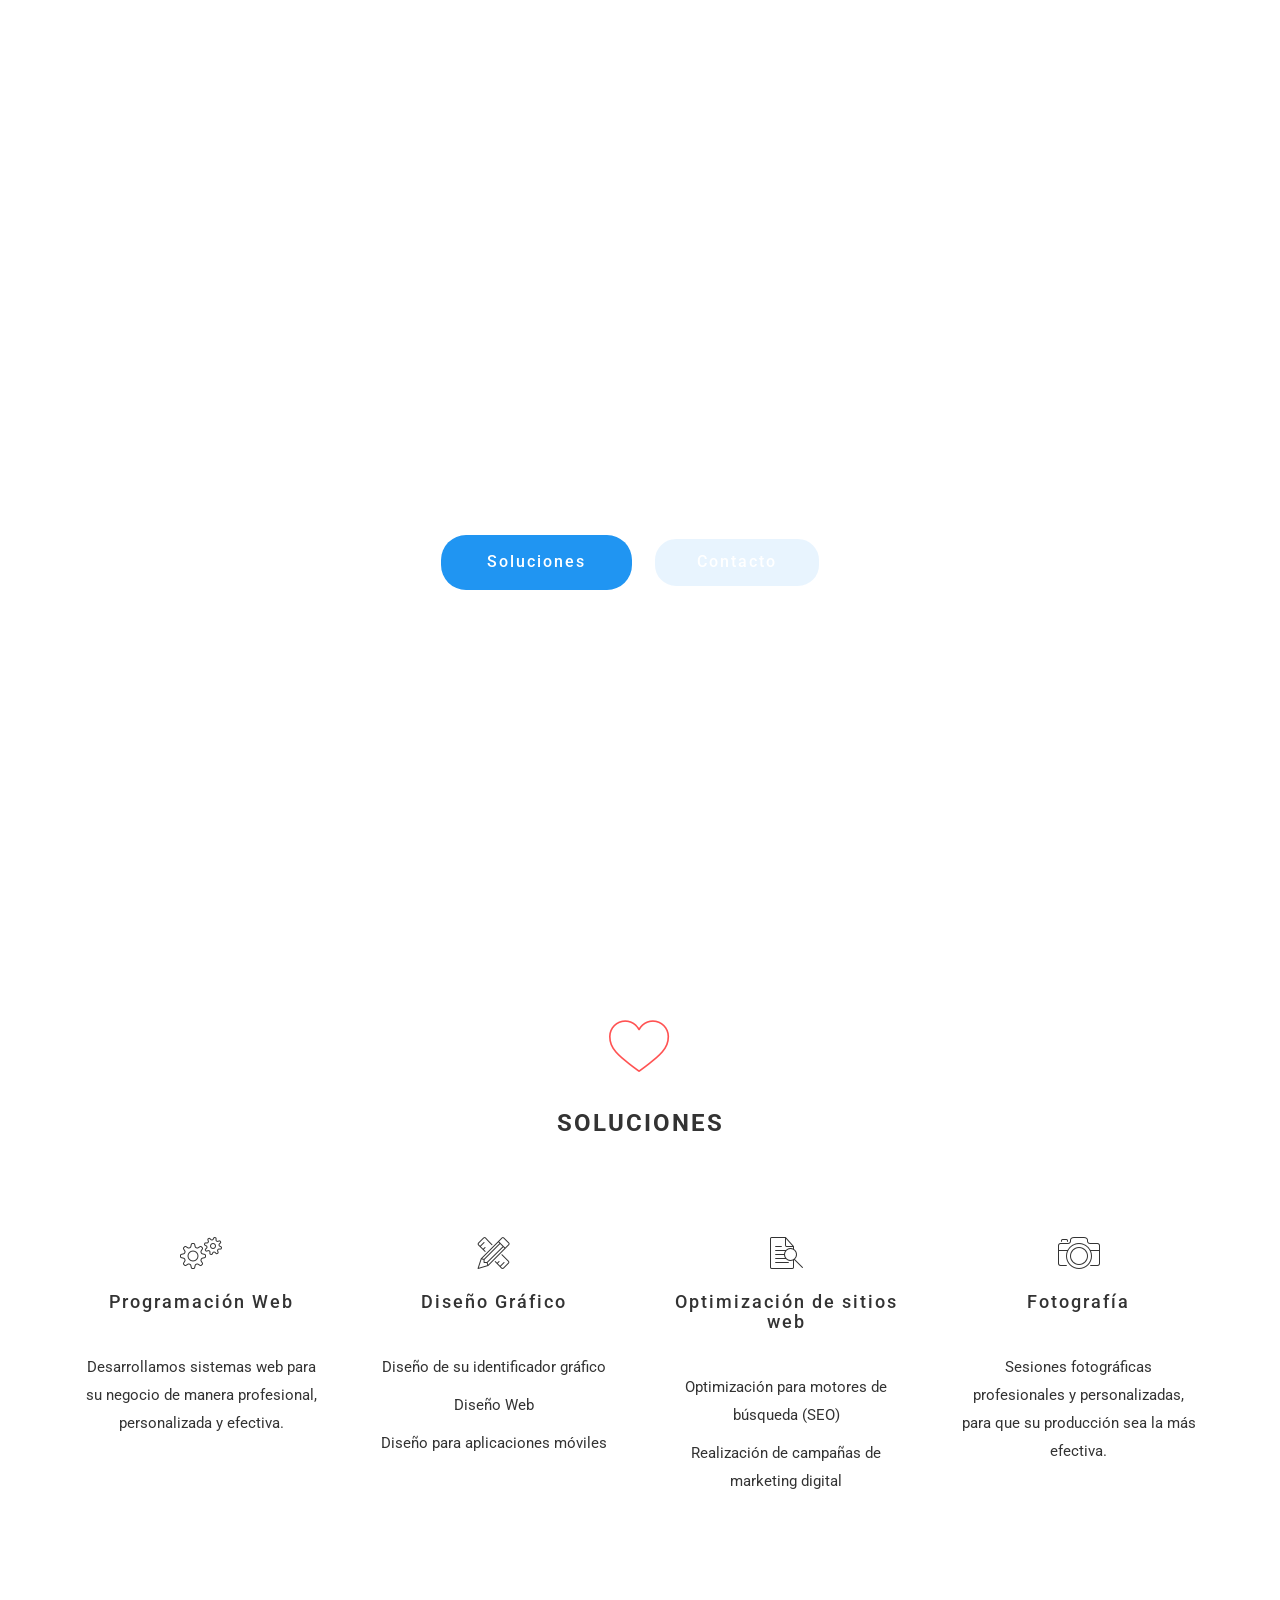
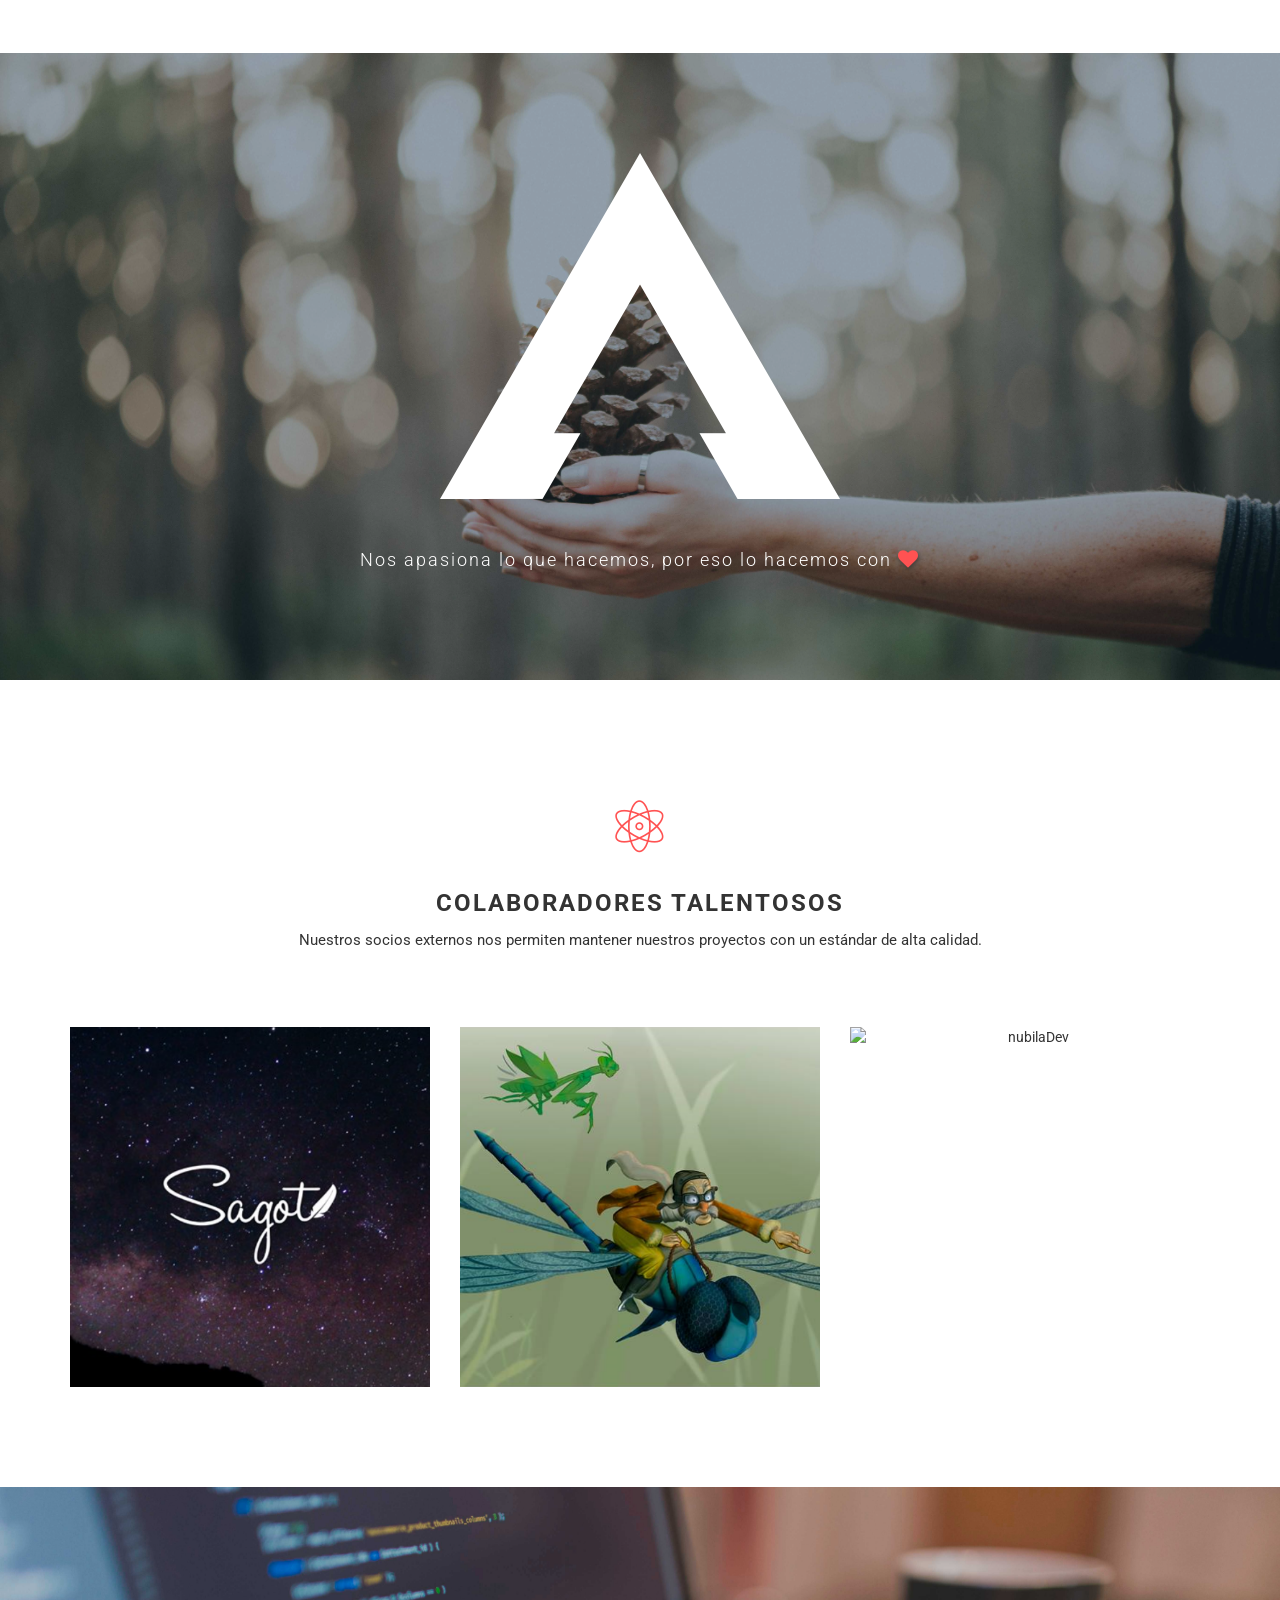
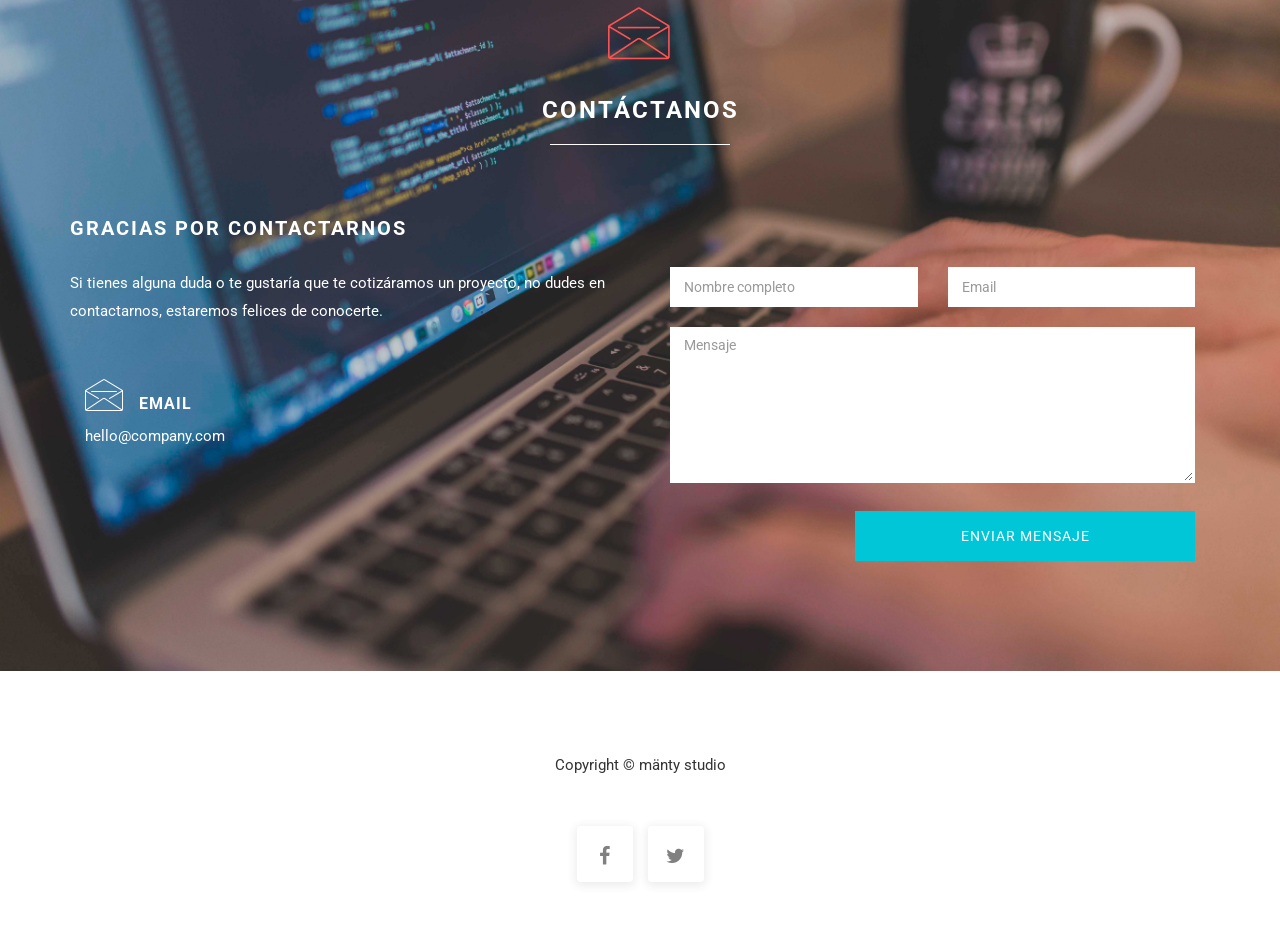
==== index.html @ 38a82db0 "primer pull" ====
<!DOCTYPE html>
<html lang="en">
<head>
	<meta charset="utf-8">
	<title>mänty studio | Diseño y Desarrollo Web</title>
	<meta http-equiv="X-UA-Compatible" content="IE=Edge">
	<meta name="viewport" content="width=device-width, initial-scale=1">
	<meta name="keywords" content="">
	<meta name="description" content="">

	<link rel="shortcut icon" href="images/favicon.png" type="image/png">

	<link rel="stylesheet" href="css/bootstrap.min.css">
	<link rel="stylesheet" href="css/font-awesome.min.css">
	<link rel="stylesheet" href="css/animate.min.css">
	<link rel="stylesheet" href="css/et-line-font.css">
	<link rel="stylesheet" href="css/nivo-lightbox.css">
	<link rel="stylesheet" href="css/nivo_themes/default/default.css">
	<link rel="stylesheet" href="css/style.css">
	<link href='https://fonts.googleapis.com/css?family=Roboto:400,300,500' rel='stylesheet' type='text/css'>
</head>
<body data-spy="scroll" data-target=".navbar-collapse" data-offset="50">

<!-- navigation section -->
<section class="navbar navbar-fixed-top custom-navbar" role="navigation">
	<div class="container">
		<div class="navbar-header">
			<button class="navbar-toggle" data-toggle="collapse" data-target=".navbar-collapse">
				<span class="icon icon-bar"></span>
				<span class="icon icon-bar"></span>
				<span class="icon icon-bar"></span>
			</button>
			<a href="#home" class="navbar-brand smoothScroll"><img src="images/firma.png" alt="logoManty"></a>
		</div>
		<div class="collapse navbar-collapse">
			<ul class="nav navbar-nav navbar-right">
				<!-- <li><a href="#home" class="smoothScroll">INICIO</a></li> -->
				<li><a href="#work" class="smoothScroll menuOpt">SOLUCIONES</a></li>				
				<li><a href="#tech" class="smoothScroll menuOpt">TECNOLOGÍAS</a></li>
				<li><a href="#team" class="smoothScroll menuOpt">COLABORADORES</a></li>
				<li><a href="#studio" class="smoothScroll menuOpt">EQUIPO</a></li>
				<li><a href="#contact" class="smoothScroll menuOpt">CONTACTO</a></li>
			</ul>
		</div>
	</div>
</section>

<!-- home section -->
<section id="home">
	<div class="container">
		<div class="row">
			<div class="col-md-12 col-sm-12">
				<h3>DISEÑO WEB / DESARROLLO WEB / MÁS</h3>
				<h1><img src="images/logo.png" alt="mantyLogoCentral"></h1>
				<hr>
				<a href="#work" class="smoothScroll btn btn-danger">Soluciones</a>
				<a href="#contact" class="smoothScroll btn btn-default">Contacto</a>
			</div>
		</div>
	</div>		
</section>

<!-- work section -->
<section id="work">
	<div class="container">
		<div class="row">
			<div class="col-md-12 col-sm-12">
				<div class="section-title">
					<strong><h1 class="icon-heart large-icon"></h1></strong>
					<h1 class="heading bold">SOLUCIONES</h1>
					<hr>
				</div>
			</div>
			<div class="col-lg-3 col-md-3 col-sm-3 wow fadeInUp" data-wow-delay="0.4s">
				<i class="icon-gears medium-icon"></i>
					<h3>Programación Web</h3>
					<hr>
					<p>Desarrollamos sistemas web para su negocio de manera profesional, personalizada y efectiva.</p>
			</div>
			<div class="col-lg-3 col-md-3 col-sm-3 wow fadeInUp" data-wow-delay="0.6s">
				<i class="icon-tools medium-icon"></i>
					<h3>Diseño Gráfico</h3>
					<hr>
					<p>Diseño de su identificador gráfico</p>
					<p>Diseño Web</p>
					<p>Diseño para aplicaciones móviles</p>					
			</div>
			<div class="col-lg-3 col-md-3 col-sm-3 wow fadeInUp" data-wow-delay="0.8s">
				<i class="icon-search medium-icon"></i>
					<h3>Optimización de sitios web</h3>
					<hr>
					<p>Optimización para motores de búsqueda (SEO)</p>
					<p>Realización de campañas de marketing digital</p>
			</div>
			<div class="col-lg-3 col-md-3 col-sm-3 wow fadeInUp" data-wow-delay="0.9s">
				<i class="icon-camera medium-icon"></i>
					<h3>Fotografía</h3>
					<hr>
					<p>Sesiones fotográficas profesionales y personalizadas, para que su producción sea la más efectiva.</p>
			</div>
		</div>
	</div>
</section>

<!-- about section -->
<section id="about">
	<div class="container">							
		<img src="images/repGraphic.png" alt="mantyLogo_repGraphic" class="img-responsive center-block">
		<br><br>
		<h4>Nos apasiona lo que hacemos, por eso lo hacemos con <i class="fa fa-heart animated infinite pulse" aria-hidden="true"></i></h4>			
	</div>
</section>

<!-- team section -->
<section id="team">
	<div class="container">
		<div class="row">
			<div class="col-md-12 col-sm-12">
				<div class="section-title">
					<strong><h1 class="icon-genius large-icon"></h1></strong>
					<h1 class="heading bold">COLABORADORES TALENTOSOS</h1>
					<p class="text-center">Nuestros socios externos nos permiten mantener nuestros proyectos con un estándar de alta calidad.</p>
					<hr>
				</div>
			</div>
			<div class="col-md-4 col-sm-6 wow fadeIn" data-wow-delay="0.4s">
				<div class="team-wrapper">
					<img src="images/sagot.png" class="img-responsive" alt="fotoSagot">
					<div class="team-des">
						<h4>Fotografía</h4>
						<h3>Carlos Sagot</h3>
						<hr>
						<ul class="social-icon">
							<li><a href="https://www.facebook.com/sagotphoto" class="fa fa-facebook wow fadeIn" data-wow-delay="0.3s" target="_blank"></a></li>
						</ul>
					</div>
				</div>
			</div>
			<div class="col-md-4 col-sm-6 wow fadeIn" data-wow-delay="0.6s">
				<div class="team-wrapper">
					<img src="images/sebastian.png" class="img-responsive" alt="sebasIlustracion">
					<div class="team-des">
						<h4>Ilustración</h4>
						<h3>Sebastián Brenes Art</h3>
						<hr>
						<ul class="social-icon">
							<li><a href="https://www.facebook.com/SebastianBrenesArt" class="fa fa-facebook wow fadeIn" data-wow-delay="0.3s" target="_blank"></a></li>
						</ul>
					</div>
				</div>
			</div>
			<div class="col-md-4 col-sm-6 wow fadeIn" data-wow-delay="0.8s">
				<div class="team-wrapper">
					<img src="images/team3.jpg" class="img-responsive" alt="nubilaDev">
					<div class="team-des">
						<h4>Nubila</h4>
						<h3>Desarrollo Web</h3>
						<hr>
						<ul class="social-icon">
							<li><a href="#" class="fa fa-facebook wow fadeIn" data-wow-delay="0.3s"></a></li>
							<li><a href="#" class="fa fa-twitter wow fadeIn" data-wow-delay="0.6s"></a></li>
							<li><a href="#" class="fa fa-dribbble wow fadeIn" data-wow-delay="0.9s"></a></li>
						</ul>
					</div>
				</div>
			</div>
			<!-- <div class="col-md-4 col-sm-6 wow fadeIn" data-wow-delay="0.9s">
				<div class="team-wrapper">
					<img src="images/team4.jpg" class="img-responsive" alt="team img">
					<div class="team-des">
						<h4>Sandar</h4>
						<h3>Accountant</h3>
						<hr>
						<ul class="social-icon">
							<li><a href="#" class="fa fa-facebook wow fadeIn" data-wow-delay="0.3s"></a></li>
							<li><a href="#" class="fa fa-twitter wow fadeIn" data-wow-delay="0.6s"></a></li>
							<li><a href="#" class="fa fa-dribbble wow fadeIn" data-wow-delay="0.9s"></a></li>
						</ul>
					</div>
				</div>
			</div> -->
		</div>
	</div>
</section>

<!-- portfolio section -->
<!-- <div id="portfolio">
	<div class="container">
		<div class="row">
			<div class="col-md-12 col-sm-12">
				<div class="section-title">
					<strong>04</strong>
					<h1 class="heading bold">OUR PORTFOLIO</h1>
					<hr>
				</div>
				
				<div class="iso-section">
					<ul class="filter-wrapper clearfix">
                   		 <li><a href="#" data-filter="*" class="selected opc-main-bg">All</a></li>
                   		 <li><a href="#" class="opc-main-bg" data-filter=".html">HTML</a></li>
                   		 <li><a href="#" class="opc-main-bg" data-filter=".photoshop">Photoshop</a></li>
                    	 <li><a href="#" class="opc-main-bg" data-filter=".wordpress">Wordpress</a></li>
                    	 <li><a href="#" class="opc-main-bg" data-filter=".mobile">Mobile</a></li>
               		</ul>
               		<div class="iso-box-section wow fadeIn" data-wow-delay="0.9s">
               			<div class="iso-box-wrapper col4-iso-box">

               				 <div class="iso-box html wordpress mobile col-lg-4 col-md-4 col-sm-6">
               				 	<a href="images/portfolio-img1.jpg" data-lightbox-gallery="portfolio-gallery"><img src="images/portfolio-img1.jpg" alt="portfolio img"></a>
               				 </div>

               				 <div class="iso-box wordpress col-lg-4 col-md-4 col-sm-6">
               				 	<a href="images/portfolio-img2.jpg" data-lightbox-gallery="portfolio-gallery"><img src="images/portfolio-img2.jpg" alt="portfolio img"></a>
               				 </div>

               				 <div class="iso-box html mobile col-lg-4 col-md-4 col-sm-6">
               				 	<a href="images/portfolio-img3.jpg" data-lightbox-gallery="portfolio-gallery"><img src="images/portfolio-img3.jpg" alt="portfolio img"></a>
               				 </div>

               				 <div class="iso-box wordpress col-lg-4 col-md-4 col-sm-6">
               				 	<a href="images/portfolio-img4.jpg" data-lightbox-gallery="portfolio-gallery"><img src="images/portfolio-img4.jpg" alt="portfolio img"></a>
               				 </div>

               				 <div class="iso-box html photoshop col-lg-4 col-md-4 col-sm-6">
               				 	<a href="images/portfolio-img5.jpg" data-lightbox-gallery="portfolio-gallery"><img src="images/portfolio-img5.jpg" alt="portfolio img"></a>
               				 </div>

               				 <div class="iso-box photoshop col-lg-4 col-md-4 col-sm-6">
               				 	<a href="images/portfolio-img6.jpg" data-lightbox-gallery="portfolio-gallery"><img src="images/portfolio-img6.jpg" alt="portfolio img"></a>
               				 </div>

               			</div>
               		</div>

				</div>
			</div>
		</div>
	</div>
</div>	 -->	

<!-- pricing section -->
<!-- <section id="pricing">
	<div class="container">
		<div class="row">
			<div class="col-md-12 col-sm-12 text-center">
				<div class="section-title">
					<strong><h1 class="icon-basket large-icon"></h1></strong>
					<h1 class="heading bold">PAQUETES</h1>
					<hr>
				</div>
			</div>
			<div class="col-md-4 col-sm-6">
				<div class="plan plan-one wow bounceIn" data-wow-delay="0.3s">
					<div class="plan_title">
						<i class="icon-linegraph medium-icon"></i>
						<h3>PYMES</h3>
						<h2>$100 <span>al mes</span></h2>
					</div>
					<ul>
                    	<li>Página web informativa</li>
						<li>Mantenimiento</li>
						<li>Diseño para publicaciones en redes sociales</li>
					</ul>
					<button class="btn btn-warning">Obtener ahora</button>
				</div>
			</div>
			<div class="col-md-4 col-sm-6">
				<div class="plan plan-two wow bounceIn" data-wow-delay="0.3s">
					<div class="plan_title">
						<i class="icon-presentation medium-icon"></i>
						<h3>Mänty</h3>
						<h2>$120 <span>al mes</span></h2>
					</div>
					<ul>
						<li>Página web informativa</li>
						<li>Mantenimiento</li>
						<li>Diseño para publicaciones en redes sociales</li>
                        <li>SEO Básico</li>
					</ul>
					<button class="btn btn-warning">Obtener ahora</button>
				</div>
			</div>
			<div class="col-md-4 col-sm-6">
				<div class="plan plan-three wow bounceIn" data-wow-delay="0.3s">
					<div class="plan_title">
						<i class="icon-trophy medium-icon"></i>
						<h3>PROFESIONAL</h3>
						<h2><span>Personalizado</span></h2>
					</div>
					<ul>
						<li>Contáctanos</li>
					</ul>
					<button class="btn btn-warning">Obtener ahora</button>
				</div>
			</div>
		</div>
	</div>		
</section> -->

<!-- contact section -->
<section id="contact">
	<div class="container">
		<div class="row">
			<div class="col-md-12 col-sm-12 text-center">
				<div class="section-title">
					<strong><h1 class="icon-envelope large-icon"></h1></strong>
					<h1 class="heading bold">CONTÁCTANOS</h1>
					<hr>
				</div>
			</div>
			<div class="col-md-6 col-sm-12 contact-info">
				<h2 class="heading bold hidden-xs visible-md-*">GRACIAS POR CONTACTARNOS</h2>
				<h2 class="heading bold text-center hidden-sm hidden-md hidden-lg">GRACIAS POR CONTACTARNOS</h2>
				<p class="hidden-xs visible-md-*">Si tienes alguna duda o te gustaría que te cotizáramos un proyecto, no dudes en contactarnos, estaremos felices de conocerte.</p>
				<p class="text-center hidden-sm hidden-md hidden-lg">Si tienes alguna duda o te gustaría que te cotizáramos un proyecto, no dudes en contactarnos, estaremos felices de conocerte.</p>
				<div class="col-md-6 col-sm-4">
					<h3 class="hidden-xs visible-md-*"><i class="icon-envelope medium-icon wow bounceIn" data-wow-delay="0.3s"></i> EMAIL</h3>
					<h3 class="text-center hidden-sm hidden-md hidden-lg"><i class="icon-envelope medium-icon wow bounceIn" data-wow-delay="0.3s"></i> EMAIL</h3>
					<p class="hidden-xs visible-md-*">hello@company.com</p>
					<p class="text-center hidden-sm hidden-md hidden-lg">hello@company.com</p>
				</div>
				<div class="col-md-6 col-sm-4">					
				</div>
			</div>
			<div class="col-md-6 col-sm-12">
				<form id="contact-form" method="POST" class="contact wow fadeInUp" data-wow-delay="0.3s">
					<p class="hide errMsgContact">Por favor complete todos los campos.</p>
					<div class="col-md-6 col-sm-6">
						<input type="text" class="form-control name-field" placeholder="Nombre completo" name="name" required>
					</div>
					<div class="col-md-6 col-sm-6">
						<input type="email" class="form-control mail-field" placeholder="Email" name="email" required>
					</div>
					<div class="col-md-12 col-sm-12">
						<textarea id="message" class="form-control" placeholder="Mensaje" rows="7" name="message" required></textarea>
					</div>
					<div class="col-md-offset-4 col-md-8 col-sm-offset-4 col-sm-8">
						<button class="sendMsgBtn form-control">ENVIAR MENSAJE</button>
					</div>
				</form>
				<div class="success hide">
					<p>Mensaje enviado</p>
				</div>
			</div>
		</div>
	</div>
</section>

<!-- footer section -->
<footer>
	<div class="container">
		<div class="row">
			<div class="col-md-12 col-sm-12">
				<p>Copyright © mänty studio</p>
				<hr>
				<ul class="social-icon">
					<li><a href="#" class="fa fa-facebook wow fadeIn" data-wow-delay="0.3s"></a></li>
					<li><a href="#" class="fa fa-twitter wow fadeIn" data-wow-delay="0.5s"></a></li>
				</ul>
			</div>
		</div>
	</div>
</footer>


<script src="js/jquery.js"></script>
<script src="js/bootstrap.min.js"></script>
<script src="js/smoothscroll.js"></script>
<script src="js/isotope.js"></script>
<script src="js/imagesloaded.min.js"></script>
<script src="js/nivo-lightbox.min.js"></script>
<script src="js/jquery.backstretch.min.js"></script>
<script src="js/wow.min.js"></script>
<script src="js/custom.js"></script>

</body>
</html>
---- css/nivo_themes/default/default.css ----
/*
 * Nivo Lightbox Default Theme v1.0
 * http://dev7studios.com/nivo-lightbox
 *
 * Copyright 2013, Dev7studios
 * Free to use and abuse under the MIT license.
 * http://www.opensource.org/licenses/mit-license.php
 */
 
.nivo-lightbox-theme-default.nivo-lightbox-overlay { 
	background: #666;
	background: rgba(0,0,0,0.6); 
}
.nivo-lightbox-theme-default .nivo-lightbox-content.nivo-lightbox-loading { background: url(loading.gif) no-repeat 50% 50%; }

.nivo-lightbox-theme-default .nivo-lightbox-nav {
	top: 10%;
	width: 8%;
	height: 80%;
	text-indent: -9999px;
	background-repeat: no-repeat;
	background-position: 50% 50%;
	opacity: 0.5;
}
.nivo-lightbox-theme-default .nivo-lightbox-nav:hover { 
	opacity: 1; 
	background-color: rgba(0,0,0,0.5);
}
.nivo-lightbox-theme-default .nivo-lightbox-prev { 
	background-image: url(prev.png); 
	border-radius: 0 3px 3px 0;
}
.nivo-lightbox-theme-default .nivo-lightbox-next { 
	background-image: url(next.png); 
	border-radius: 3px 0 0 3px;
}

.nivo-lightbox-theme-default .nivo-lightbox-close {
	display: block;
	background: url(close.png) no-repeat;
	width: 48px;
	height: 48px;
	text-indent: -9999px;
	padding: 5px;
	opacity: 0.5;
}
.nivo-lightbox-theme-default .nivo-lightbox-close:hover { opacity: 1; }

.nivo-lightbox-theme-default .nivo-lightbox-title-wrap { bottom: -7%; }
.nivo-lightbox-theme-default .nivo-lightbox-title {
	font: 14px/20px 'Helvetica Neue', Helvetica, Arial, sans-serif;
	font-style: normal;
	font-weight: normal;
	background: #000;
	color: #fff;
	padding: 7px 15px;
	border-radius: 30px;
}

.nivo-lightbox-theme-default .nivo-lightbox-image img {
	background: #fff;
	-webkit-box-shadow: 0px 1px 1px rgba(0,0,0,0.4);
	        box-shadow: 0px 1px 1px rgba(0,0,0,0.4);
}
.nivo-lightbox-theme-default .nivo-lightbox-ajax,
.nivo-lightbox-theme-default .nivo-lightbox-inline {
	background: #fff;
	padding: 40px;
	-webkit-box-shadow: 0px 1px 1px rgba(0,0,0,0.4);
	        box-shadow: 0px 1px 1px rgba(0,0,0,0.4);
}

@media (-webkit-min-device-pixel-ratio: 1.3),
       (-o-min-device-pixel-ratio: 2.6/2),
       (min--moz-device-pixel-ratio: 1.3),
       (min-device-pixel-ratio: 1.3),
       (min-resolution: 1.3dppx) {

	.nivo-lightbox-theme-default .nivo-lightbox-content.nivo-lightbox-loading { 
		background-image: url(loading@2x.gif); 
		-webkit-background-size: 32px 32px; 
		        background-size: 32px 32px;
	}
	.nivo-lightbox-theme-default .nivo-lightbox-prev { 
		background-image: url(prev@2x.png); 
		-webkit-background-size: 48px 48px; 
		        background-size: 48px 48px;
	}
	.nivo-lightbox-theme-default .nivo-lightbox-next { 
		background-image: url(next@2x.png); 
		-webkit-background-size: 48px 48px; 
		        background-size: 48px 48px;
	}
	.nivo-lightbox-theme-default .nivo-lightbox-close { 
		background-image: url(close@2x.png); 
		-webkit-background-size: 16px 16px; 
		        background-size: 16px 16px;
	}
	
}
---- css/style.css ----
body {
    background: #ffffff;
    font-family: 'Roboto', sans-serif;
    font-weight: 400;
    position: relative;
  }


html, body {
     width: 100%;
     overflow-x: hidden;
  }

h1, h2, h3, h4 {
  letter-spacing: 2px;
  font-family: 'Roboto', sans-serif;
  font-weight: 500;
}

.heading {
  font-size: 20px;
}
.subheading {
  font-size: 14px;
  font-weight: bold;
  padding-bottom: 60px;
}
.bold {
  font-weight: bold;
}

p {
  line-height: 28px;
  font-size: 15px;
}

a {
  outline: none !important;
}

hr {
  width: 180px;
  border-color: #fff;
}

.section-title strong {
	color: #00C6D7;
  	font-size: 56px;
}

.section-title h1 {
	font-size: 24px;
}

.section-title {
  padding-bottom: 32px;
}

.medium-icon {
  font-size: 32px !important;
}
.large-icon {
  font-size: 52px !important;
  color: #ff5252;
}
#work {
  padding-top: 100px;
  padding-bottom: 120px;
}
#about, #team, 
#portfolio, #pricing, #contact {
  padding-top: 100px;
  padding-bottom: 100px;
}


/* ==========================================================================
preloader section
========================================================================== */
/*.preloader {
    position: fixed;
    top: 0;
    left: 0;
    width: 100%;
    height: 100%;
    z-index: 99999;
    display: -webkit-flex;
    display: -ms-flexbox;
    display: flex;
    -webkit-flex-flow: row nowrap;
        -ms-flex-flow: row nowrap;
            flex-flow: row nowrap;
    -webkit-justify-content: center;
        -ms-flex-pack: center;
            justify-content: center;
    -webkit-align-items: center;
        -ms-flex-align: center;
            align-items: center;
    background: none repeat scroll 0 0 #fff;
}
.sk-spinner-circle.sk-spinner {
  width: 22px;
  height: 22px;
  position: relative; }
.sk-spinner-circle .sk-circle {
  width: 100%;
  height: 100%;
  position: absolute;
  left: 0;
  top: 0; }
.sk-spinner-circle .sk-circle:before {
  content: '';
  display: block;
  margin: 0 auto;
  width: 20%;
  height: 20%;
  background-color: #00c6d7;
  border-radius: 100%;
  -webkit-animation: sk-circleBounceDelay 1.2s infinite ease-in-out;
          animation: sk-circleBounceDelay 1.2s infinite ease-in-out;*/
  /* Prevent first frame from flickering when animation starts */
  /*-webkit-animation-fill-mode: both;
          animation-fill-mode: both; }
.sk-spinner-circle .sk-circle2 {
  -webkit-transform: rotate(30deg);
          transform: rotate(30deg); }
.sk-spinner-circle .sk-circle3 {
  -webkit-transform: rotate(60deg);
          transform: rotate(60deg); }
.sk-spinner-circle .sk-circle4 {
  -webkit-transform: rotate(90deg);
          transform: rotate(90deg); }
.sk-spinner-circle .sk-circle5 {
  -webkit-transform: rotate(120deg);
          transform: rotate(120deg); }
.sk-spinner-circle .sk-circle6 {
  -webkit-transform: rotate(150deg);
          transform: rotate(150deg); }
.sk-spinner-circle .sk-circle7 {
  -webkit-transform: rotate(180deg);
          transform: rotate(180deg); }
.sk-spinner-circle .sk-circle8 {
  -webkit-transform: rotate(210deg);
          transform: rotate(210deg); }
.sk-spinner-circle .sk-circle9 {
  -webkit-transform: rotate(240deg);
          transform: rotate(240deg); }
.sk-spinner-circle .sk-circle10 {
  -webkit-transform: rotate(270deg);
          transform: rotate(270deg); }
.sk-spinner-circle .sk-circle11 {
  -webkit-transform: rotate(300deg);
          transform: rotate(300deg); }
.sk-spinner-circle .sk-circle12 {
  -webkit-transform: rotate(330deg);
          transform: rotate(330deg); }
.sk-spinner-circle .sk-circle2:before {
  -webkit-animation-delay: -1.1s;
          animation-delay: -1.1s; }
.sk-spinner-circle .sk-circle3:before {
  -webkit-animation-delay: -1s;
          animation-delay: -1s; }
.sk-spinner-circle .sk-circle4:before {
  -webkit-animation-delay: -0.9s;
          animation-delay: -0.9s; }
.sk-spinner-circle .sk-circle5:before {
  -webkit-animation-delay: -0.8s;
          animation-delay: -0.8s; }
.sk-spinner-circle .sk-circle6:before {
  -webkit-animation-delay: -0.7s;
          animation-delay: -0.7s; }
.sk-spinner-circle .sk-circle7:before {
  -webkit-animation-delay: -0.6s;
          animation-delay: -0.6s; }
.sk-spinner-circle .sk-circle8:before {
  -webkit-animation-delay: -0.5s;
          animation-delay: -0.5s; }
.sk-spinner-circle .sk-circle9:before {
  -webkit-animation-delay: -0.4s;
          animation-delay: -0.4s; }
.sk-spinner-circle .sk-circle10:before {
  -webkit-animation-delay: -0.3s;
          animation-delay: -0.3s; }
.sk-spinner-circle .sk-circle11:before {
  -webkit-animation-delay: -0.2s;
          animation-delay: -0.2s; }
.sk-spinner-circle .sk-circle12:before {
  -webkit-animation-delay: -0.1s;
          animation-delay: -0.1s; }

@-webkit-keyframes sk-circleBounceDelay {
  0%, 80%, 100% {
    -webkit-transform: scale(0);
            transform: scale(0); }

  40% {
    -webkit-transform: scale(1);
            transform: scale(1); } }

@keyframes sk-circleBounceDelay {
  0%, 80%, 100% {
    -webkit-transform: scale(0);
            transform: scale(0); }

  40% {
    -webkit-transform: scale(1);
            transform: scale(1); } }*/


/* ==========================================================================
navigation section
========================================================================== */
.custom-navbar {
    background: #2095f2;
    margin-bottom: 0;    
}
@media screen and (max-width: 768px) {
  .custom-navbar {
      box-shadow: 0 .8px 10px rgba(20,20,20,0.6);
  }
}
.custom-navbar .navbar-brand  {
  color: #2095f2;
  font-weight: 600;
  font-size: 24px;
}
.custom-navbar .navbar-brand .navbar-toggle {
    background: #00c6d7;
    padding: 4px 6px;
    font-size: 16px;
    color: #fff;
    }
.custom-navbar .nav li a {
    color: #ffffff;
    font-size: 14px;
    font-weight: 500;
}
.custom-navbar .nav li a:hover {
  	background: #fff;
   color: #2095f2;
}
.custom-navbar .nav > li > a:focus {
  background-color: #fff;
  color: #2095f2;
  outline: none;
}
.custom-navbar .nav li.active > .menuOpt {
      background: #fff;
      color: #2095f2;
}
.custom-navbar .navbar-toggle {
        border: none;
        padding-top: 10px;
    }
.custom-navbar .navbar-toggle .icon-bar {
        background: #fff;
        border-color: transparent;
    }
@media(min-width:768px){
    .custom-navbar {
            background: #2095f2;
            padding: 10px;
            border-bottom: 0;
            background: 0 0;
         }
    .custom-navbar.top-nav-collapse {
            padding: 8px;
            background: #2095f2;
            box-shadow: 0 .8px 10px rgba(20,20,20,0.6);
            -webkit-transition: all 0.5s ease;
            -moz-transition: all 0.5s ease;
            -o-transition: all 0.5s ease;
            transition: all 0.5s ease;
        }
    .custom-navbar.nav-transparent {
          padding: 8px;
          background: transparent;
          box-shadow: none!important;
          -webkit-transition: all 0.5s ease;
          -moz-transition: all 0.5s ease;
          -o-transition: all 0.5s ease;
          transition: all 0.5s ease;
    }
}


/* ==========================================================================
home section
========================================================================== */
#home {
  background-size: cover;
  background-position: center;
  color: #ffffff;
  display: -webkit-flex;
  display: -ms-flexbox;
  display: flex;
  -webkit-align-items: center;
  -ms-flex-align: center;
      align-items: center;
  height: 100vh;
  text-align: center;
}
#home h1 {
  font-size: 40px;
  font-family: 'Roboto', sans-serif;
  font-weight: 400;
}
#home h3 {
  font-size: 14px;

}
#home hr {
  width: 240px;
}
#home .btn {
  background: rgba(32, 149, 242,0.1);
  border: 4px solid #ffffff;
  border-radius: 25px;
  color: #ffffff;
  font-size: 16px;
  font-weight: 500;
  font-family: 'Roboto', sans-serif;
  letter-spacing: 2px;
  padding: 12px 42px;
  margin-top: 40px;
  margin-right: 16px;
  transition: all 0.4s ease-in-out;
}
#home .btn:hover {
  background: #2095f2;
  border-color: transparent;
}
#home .btn-danger {
  background: #2095f2;
  border-color: transparent;
}
#home .btn-danger:hover {
	border: 4px solid #ffffff;
  border-radius: 25px;
	background: transparent;
  color: #ffffff;
}
/* ==========================================================================
work section
========================================================================== */
#work {
    text-align: center;
}
#work .col-md-3 {
  padding: 28px;
  position: relative;
  transition: all 0.4s ease-in-out;
}
#work .col-md-3:hover {
  background-color: #ffffff;
  box-shadow: 0px 2px 8px 0px rgba(50, 50, 50, 0.20);
}
#work h3 {
  font-size: 18px;
}


/* ==========================================================================
about section
========================================================================== */
#about {
  background: url(../images/pine4.jpg)no-repeat center;
  background-size: cover;
  background-color: rgba(0, 0, 0, 0.25);
  background-blend-mode: multiply;
  color: #ffffff;  
}
#about h4 {
  text-align: center;
  font-family: 'Roboto', sans-serif;
  font-weight: 300;  
}
#about h4 i {
  color: #ff5252;
  text-shadow: 1px 2px 5px rgba(50, 50, 50, 0.8);
  font-size: 20px;
}

/* ==========================================================================
team section
========================================================================== */
#team {
  text-align: center;
}
#team h3 {
  color: #00c6d7;
  font-size: 14px;
  font-weight: bold;
}
#team .col-md-3 {
  padding-top: 20px;
  padding-bottom: 20px;
}
#team .team-wrapper {
  overflow: hidden;
  position: relative;
}
#team .team-des {
  background-color: rgba(00,00,00,0.6);
  position: absolute;
  color: #ffffff;
  opacity: 0;
  max-width: 500px;
  width: 100%;
  height: 100%;
  text-align: center;
  vertical-align: middle;
  top: 0;
  left: 0;
  right: 0;
  bottom: 0;
  transition: all 0.4s ease-in-out;
  margin: 0 auto;
  display: -webkit-flex;
  display: -ms-flexbox;
  display: flex;
  -webkit-justify-content: center;
      -ms-flex-pack: center;
          justify-content: center;
  -webkit-align-items: center;
      -ms-flex-align: center;
          align-items: center;
  -webkit-flex-direction: column;
      -ms-flex-direction: column;
          flex-direction: column;
}
#team .team-des:hover {
 opacity: 1;
}
#team img {
  margin: 0 auto;
}

#team .social-icon li a {
  color: #fff;
}

#team .social-icon li a:hover {
  color: #00c6d7;
}

/* ==========================================================================
portfolio section
========================================================================== */
#portfolio {
  background-color: #f6f6f6;
  text-align: center;
  }
#portfolio .container {
  width: 100%;
  padding: 0;
  margin: 0;
}
#portfolio img {
  width: 100%;
  transition: all 0.4s ease-in-out;
}
#portfolio img:hover {
  opacity: 0.5;
}
/* FILTER CSS */
.filter-wrapper {
    width: 100%;
    margin: 40px 0 24px 0;
    overflow: hidden;
    text-align: center;
}
.filter-wrapper li {
    display: inline-block;
    margin: 4px;
}
.filter-wrapper li a {
    color: #999999;
    font-size: 13px;
    font-weight: bold;
    letter-spacing: 2px;
    text-transform: uppercase;
    padding: 8px 17px;
    display: block;
    text-decoration: none;
    transition: all 0.4s ease-in-out;
}
.filter-wrapper li .selected,
.filter-wrapper li a:focus,
.filter-wrapper li a:hover {
    color: #00c6d7;
    outline: none;
  }

/* ISOTOPE BOX CSS */
.iso-box-section {
    width: 100%;
}
.iso-box-wrapper {
    width: 100%;
    padding: 0;
    clear: both;
    position: relative;
}
.iso-box {
    position: relative;
    min-height: 50px;
    float: left;
    overflow: hidden;
    margin-bottom: 20px;
}
.iso-box > a {
    display: block;
    width: 100%;
    height: 100%;
    overflow: hidden;
}
.iso-box > a {
    display: block;
    width: 100%;
    height: 100%;
    overflow: hidden;
}
.fluid-img {
  width: 100%;
  display: block;
}

/* ==========================================================================
pricing section
========================================================================== */
#pricing {
  text-align: center;
  background-color: #f6f6f6;
}
#pricing h2 {
  font-size: 52px;
}
#pricing h3 {
  font-size: 16px;
}
#pricing .plan {
  box-shadow: 0px 2px 8px 0px rgba(50, 50, 50, 0.20);
  padding-top: 40px;
  padding-bottom: 80px;
  margin-bottom: 32px;
  background-color: #fff;
}
#pricing .plan span {
	font-size: 16px;
}
#pricing .plan .plan_title {
  font-weight: 300;
  letter-spacing: 2px;
  padding: 30px;
  margin-bottom: 20px;
}
#pricing .medium-icon {
  box-shadow: 0px 2px 8px 0px rgba(50, 50, 50, 0.20);
  border-radius: 50%;
  font-size: 52px;
  width: 120px;
  height: 120px;
  line-height: 120px;
  text-align: center;
  margin-bottom: 32px;
}
#pricing .plan ul {
  padding: 0px;
}
#pricing .plan ul li {
  display: block;
  font-weight: 500;
  padding: 12px 0px;
}
#pricing .plan .btn {
  border: none;
  border-radius: 0px;
  color: #ffffff;
  font-size: 16px;
  font-weight: bold;
  padding: 16px 60px;
  transition: all 0.4s ease-in-out;
  margin-top: 20px;
  text-transform: uppercase;
}
#pricing .plan-one .btn {
  background-color: #00c6d7;
  border: 4px solid #00c6d7;
}
#pricing .plan-two .btn {
  background-color: #ff5252;
  border: 4px solid #ff5252;
}
#pricing .plan-three .btn {
  background-color: #81c784;
  border: 4px solid #81c784;
}
#pricing .plan .btn:hover {
  background-color: transparent;
  color: #555;
}


/* ==========================================================================
contact section
========================================================================== */
#contact {
  background: #3B3B3B url('../images/contactImg.jpg') no-repeat center center;
  background-size: cover;
  color: #ffffff;
}
#contact h2 {
  padding-bottom: 20px;
}
#contact h3 {
  font-size: 16px;
  font-weight: bold;
  letter-spacing: 1px;
}
#contact .medium-icon {
  padding-top: 10px;
  padding-right: 10px;
}
#contact .contact-info div {
  padding-top: 14px;
  padding-bottom: 14px;
}
#contact form {
  padding-top: 60px;
}
#contact .form-control {
  border: 2px solid #ffffff;
  border-radius: 0;
  box-shadow: none;
  margin-top: 10px;
  margin-bottom: 10px;
  transition: all 0.4s ease-in-out;
}
#contact input {
  height: 40px;
}
.success {
  display: flex;
  justify-content: center;
  align-content: center;
  width: 100%;
  height: 45px; 
  background-color: #15CD72;
  box-shadow: 1px 1px 6px #666;
  border-radius: 2px;
}
.success p {
  margin: auto;
  color: #fff;
}
#contact .sendMsgBtn {
  background: #00c6d7;
  font-family: 'Roboto', sans-serif;
  border: 4px solid #00c6d7;
  letter-spacing: 1px;
  margin-top: 18px;
  height: 50px;
  color: #ffffff;
}
#contact .sendMsgBtn:hover {
  background-color: transparent;
}
.errMsgContact {
  text-align: center;
  background-color: #ff5252;
  color: #fff;
  padding: 8px 15px;
  border-radius: 2px;
}

/* ==========================================================================
footer section
========================================================================== */
footer {
  text-align: center;
  padding-top: 60px;
  padding-bottom: 60px;
}
footer p {
  padding-top: 20px;
  font-family: 'Roboto', sans-serif;
}
.social-icon {
  padding: 0;
  margin: 0;
}
.social-icon li {
  list-style: none;
  display: inline-block;
  padding: 6px;
}
.social-icon li a {
  box-shadow: 0px 2px 8px 2px rgba(50, 50, 50, 0.09);
  border-radius: 7%;
  color: #808080;
  font-size: 20px;
  width: 56px;
  height: 56px;
  line-height: 60px;
  text-align: center;
  text-decoration: none;
  transition: all 0.4s ease-in-out;
}
.social-icon li a:hover {
  color: #2095f2;
}

/*@media screen and (min-width: 992px) {
  @-moz-document url-prefix() {
    #portfolio .col-lg-4,
    #portfolio .col-md-4 {
      width: 33.333%;
    }
  }    
}*/

/* ==========================================================================
media quires for mobile
========================================================================== */
@media (max-width: 440px) {
  #home {
    padding-top: 320px;
    padding-bottom: 320px;
  }
  #home h1 {
    font-size: 22px;
  }
  #home h3 {
    font-size: 12px;
  }
}
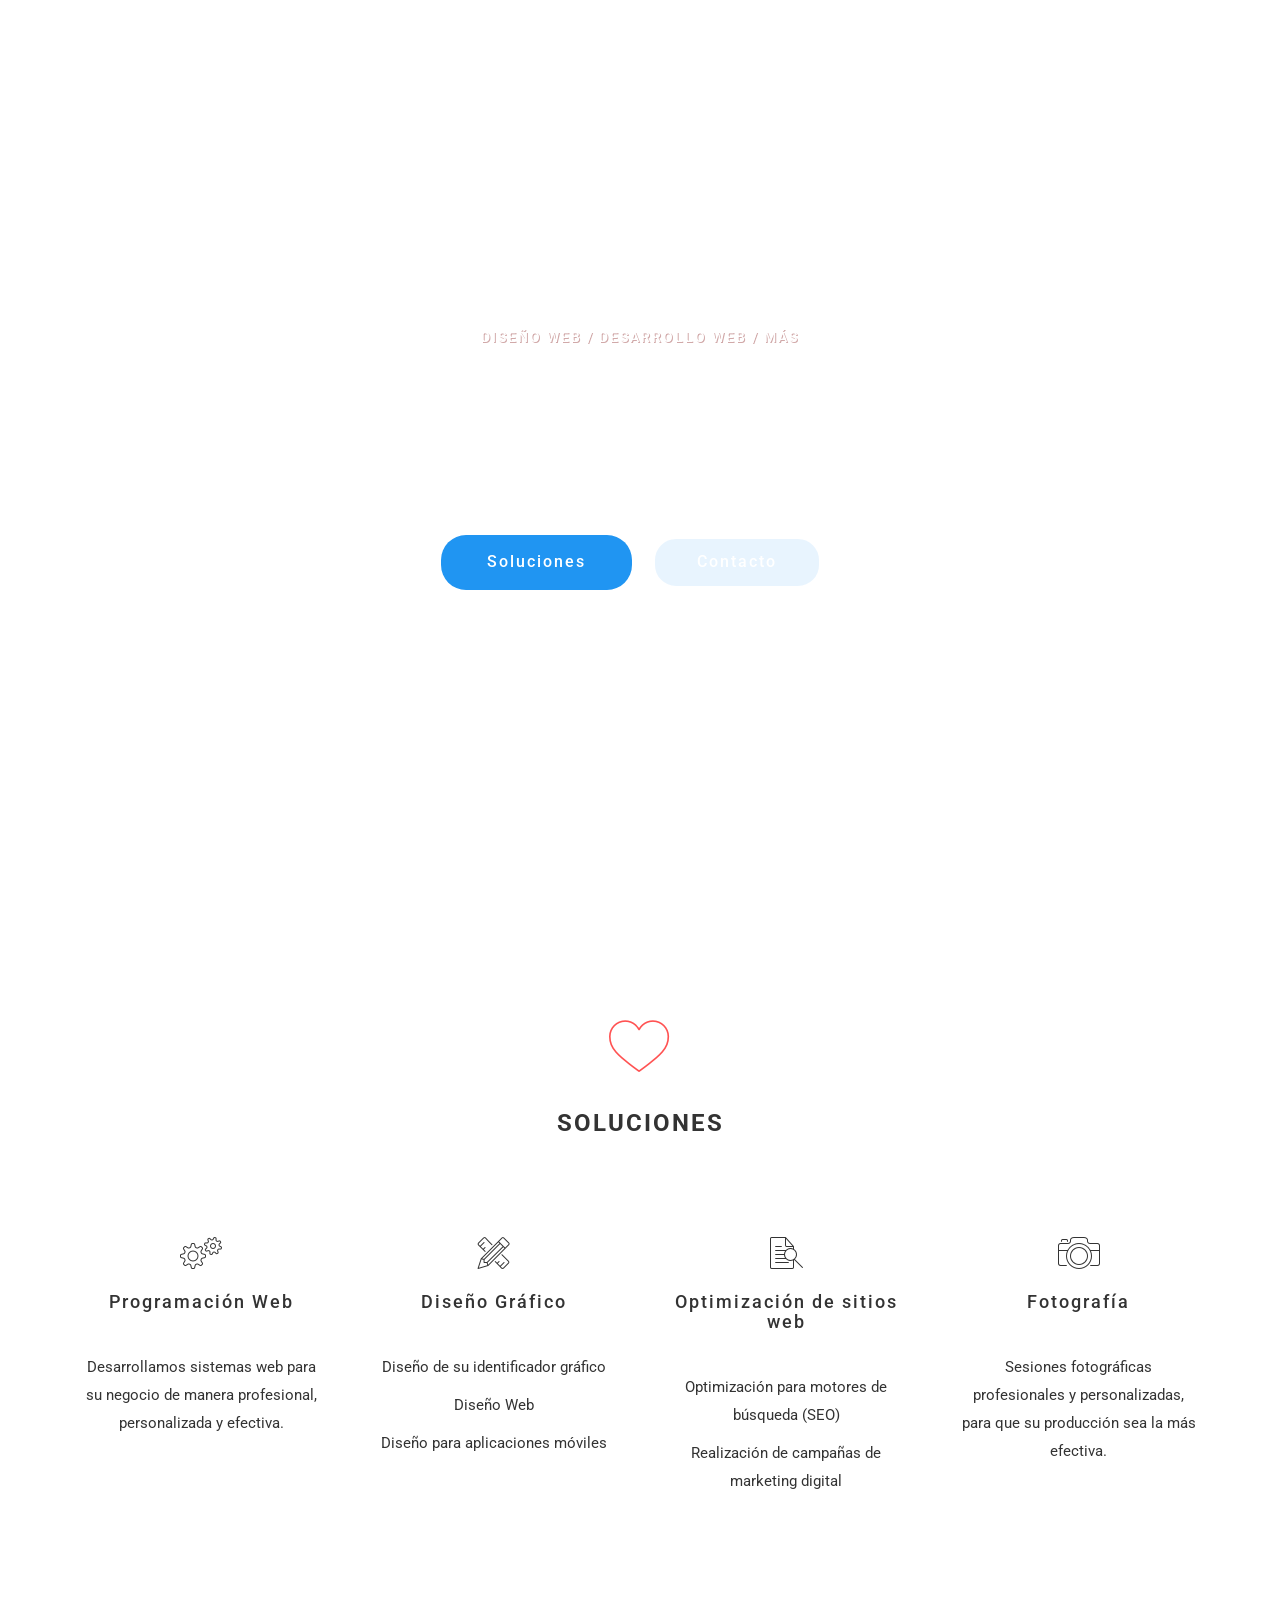
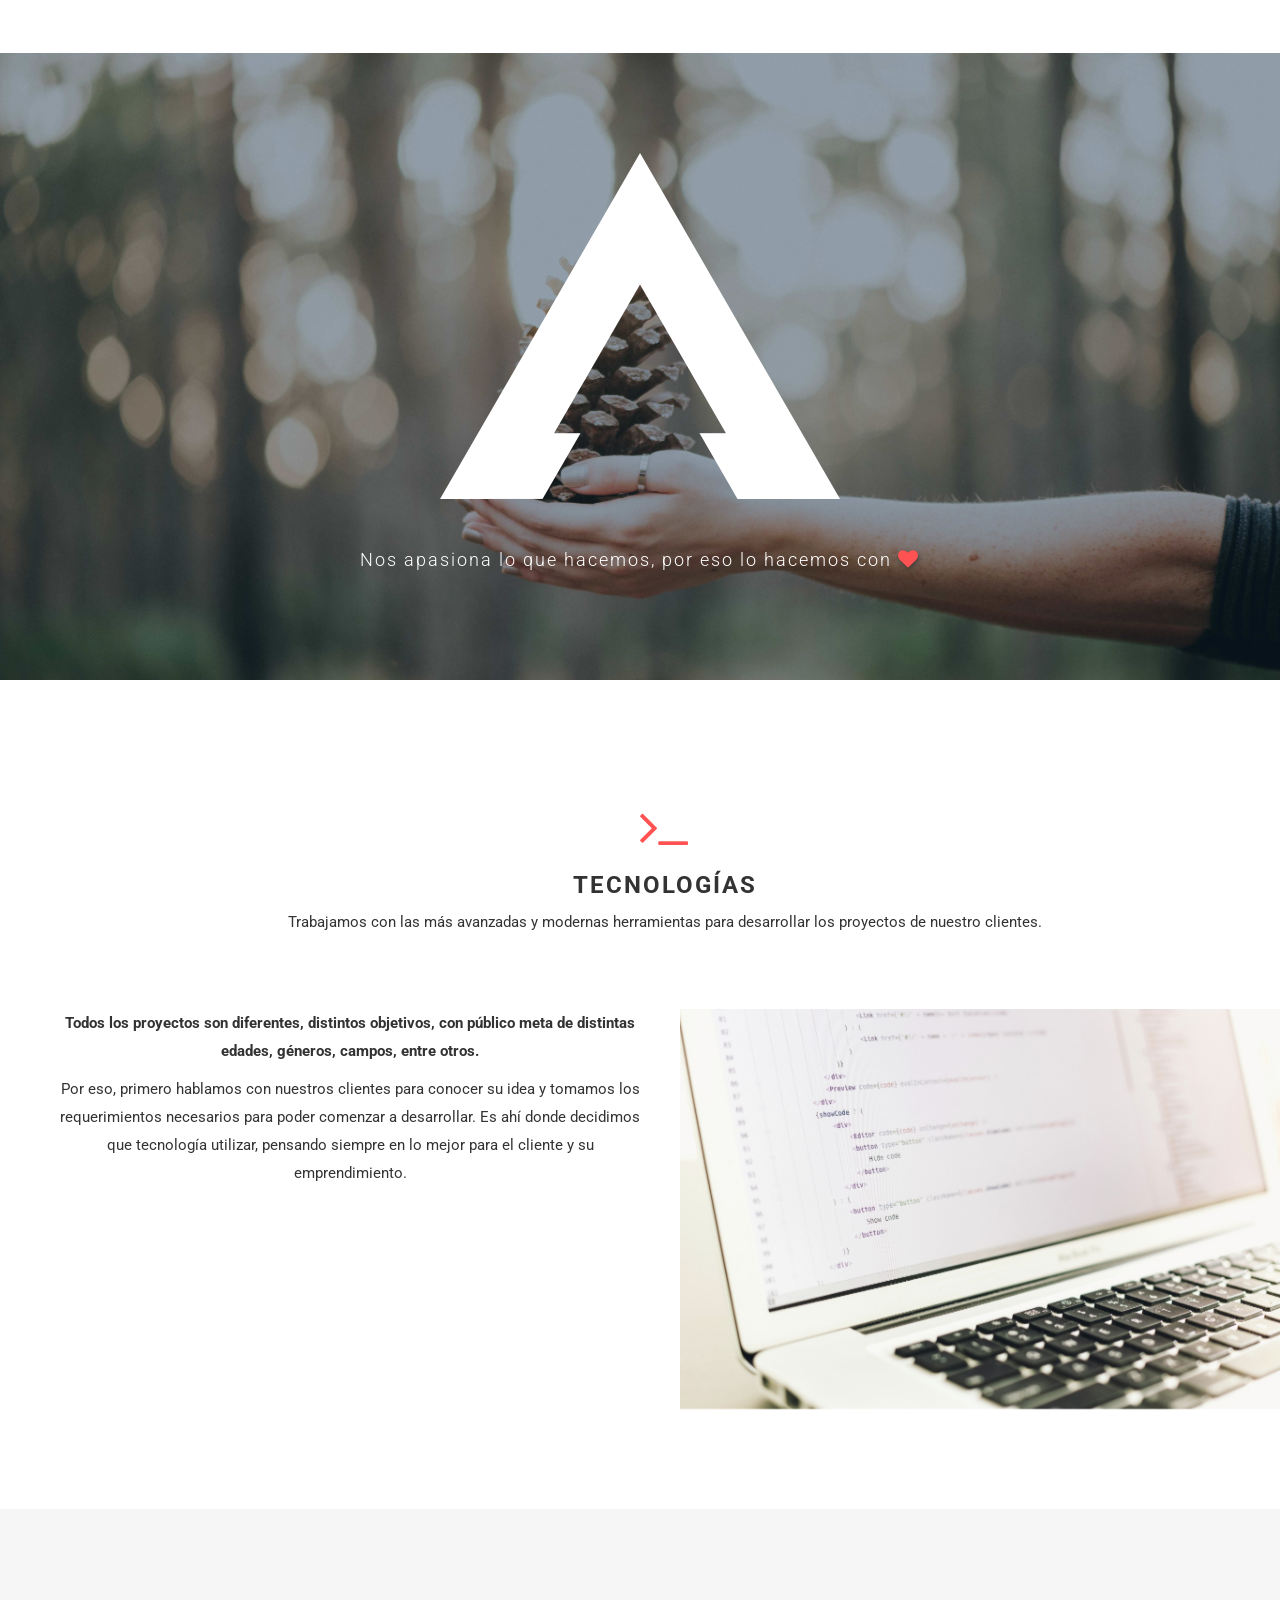
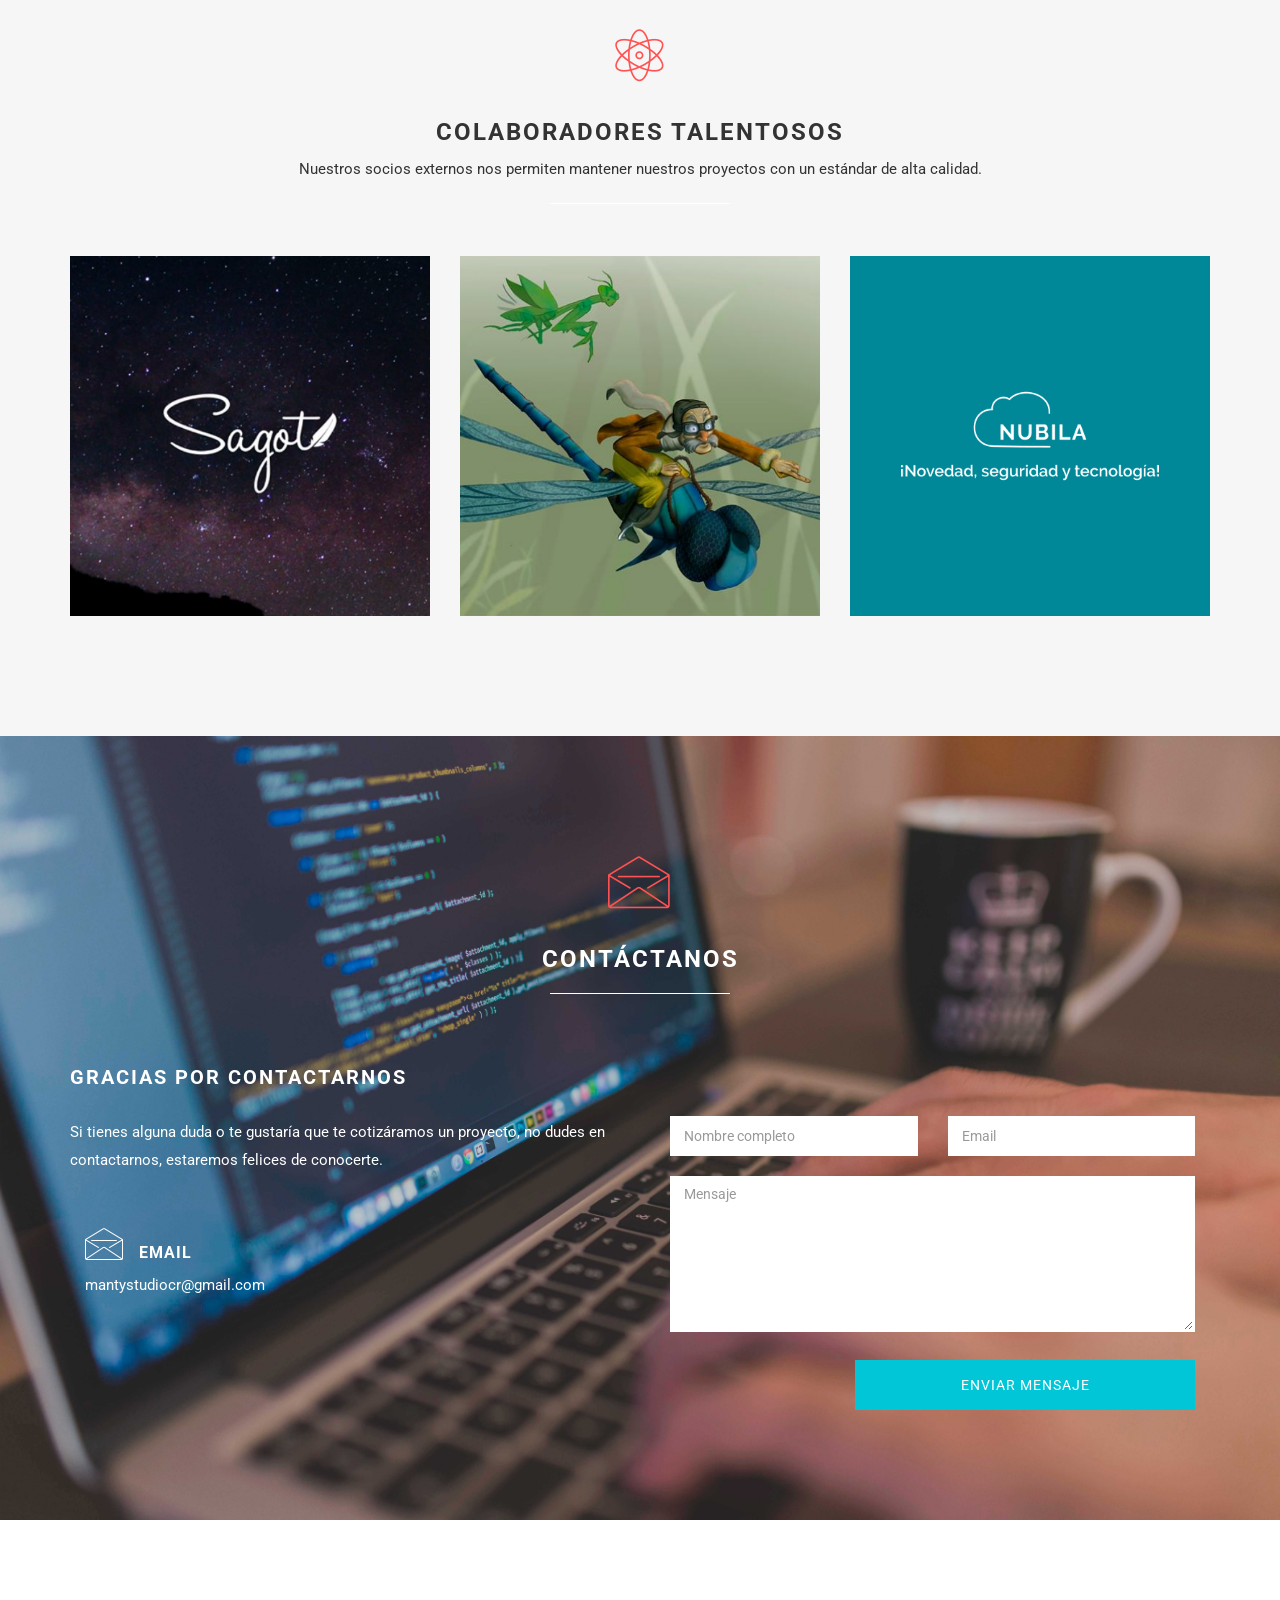
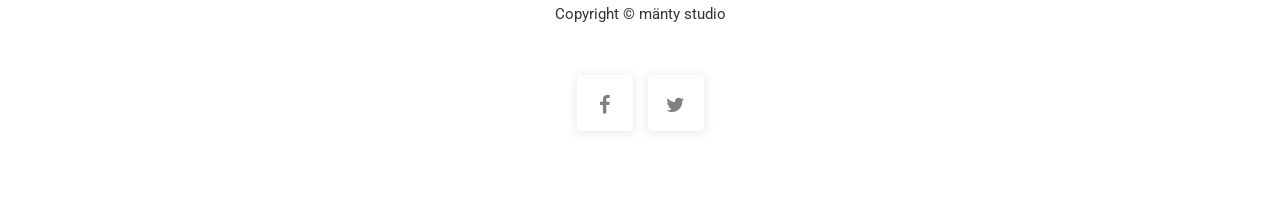
==== commit 35500db6: "imagen nubila agregada y section tecnologias" ====
--- a/index.html
+++ b/index.html
@@ -38,7 +38,7 @@
 				<li><a href="#work" class="smoothScroll menuOpt">SOLUCIONES</a></li>				
 				<li><a href="#tech" class="smoothScroll menuOpt">TECNOLOGÍAS</a></li>
 				<li><a href="#team" class="smoothScroll menuOpt">COLABORADORES</a></li>
-				<li><a href="#studio" class="smoothScroll menuOpt">EQUIPO</a></li>
+				<!-- <li><a href="#studio" class="smoothScroll menuOpt">EQUIPO</a></li> -->
 				<li><a href="#contact" class="smoothScroll menuOpt">CONTACTO</a></li>
 			</ul>
 		</div>
@@ -111,6 +111,30 @@
 	</div>
 </section>
 
+<!-- TECH -->
+<section id="tech">
+	<div class="container">
+		<div class="row">
+			<div class="col-md-12 col-sm-12">
+				<div class="section-title">
+					<strong><h1><i class="fa fa-terminal large-icon" aria-hidden="true"></i></h1></strong>
+					<h1 class="heading bold">TECNOLOGÍAS</h1>
+					<p class="text-center">Trabajamos con las más avanzadas y modernas herramientas para desarrollar los proyectos de nuestro clientes.</p>
+					<hr>
+				</div>
+			</div>
+			<div id="infoTech" class="col-md-6 col-xs-12">
+				<strong><p class="text-center wow fadeIn" data-wow-delay="0.2s">Todos los proyectos son diferentes, distintos objetivos, con público meta de distintas edades, géneros, campos, entre otros.</p></strong>
+				<p class="text-center wow fadeIn" data-wow-delay="0.3s">Por eso, primero hablamos con nuestros clientes para conocer su idea y tomamos los requerimientos necesarios para poder comenzar a desarrollar. Es ahí donde decidimos que tecnología utilizar, pensando siempre en lo mejor para el cliente y su emprendimiento.</p>
+				<br><br>
+			</div>			
+			<div class="col-md-6 col-xs-12">
+				<img src="images/techImage.jpeg" alt="tecnología img" class="img-responsive wow fadeInRight" data-wow-delay="0.4s">
+			</div>
+		</div>
+	</div>
+</section>
+
 <!-- team section -->
 <section id="team">
 	<div class="container">
@@ -124,6 +148,10 @@
 				</div>
 			</div>
 			<div class="col-md-4 col-sm-6 wow fadeIn" data-wow-delay="0.4s">
+				<div class="hidden-md hidden-lg">
+					<h5><i class="icon-aperture"></i> Fotografía</h5>				
+					<p>Carlos Sagot</p>
+				</div>
 				<div class="team-wrapper">
 					<img src="images/sagot.png" class="img-responsive" alt="fotoSagot">
 					<div class="team-des">
@@ -135,8 +163,15 @@
 						</ul>
 					</div>
 				</div>
+				<ul class="social-icon-mobile hidden-md hidden-lg">
+					<li><a href="https://www.facebook.com/sagotphoto" class="fa fa-facebook wow fadeIn" data-wow-delay="0.3s" target="_blank"></a></li>
+				</ul><br>
 			</div>
 			<div class="col-md-4 col-sm-6 wow fadeIn" data-wow-delay="0.6s">
+				<div class="hidden-md hidden-lg">
+					<h5><i class="icon-pencil"></i> Ilustración</h5>				
+					<p>Sebastián Brenes Art</p>
+				</div>
 				<div class="team-wrapper">
 					<img src="images/sebastian.png" class="img-responsive" alt="sebasIlustracion">
 					<div class="team-des">
@@ -148,154 +183,37 @@
 						</ul>
 					</div>
 				</div>
+				<ul class="social-icon-mobile hidden-md hidden-lg">
+					<li><a href="https://www.facebook.com/SebastianBrenesArt" class="fa fa-facebook wow fadeIn" data-wow-delay="0.3s" target="_blank"></a></li>
+				</ul><br>
 			</div>
 			<div class="col-md-4 col-sm-6 wow fadeIn" data-wow-delay="0.8s">
+				<div class="hidden-md hidden-lg">
+					<h5><i class="fa fa-code" aria-hidden="true"></i> Desarrollo Web </h5>				
+					<p>NUBILA</p>
+				</div>
 				<div class="team-wrapper">
-					<img src="images/team3.jpg" class="img-responsive" alt="nubilaDev">
+					<img src="images/nubila_card.png" class="img-responsive" alt="nubilaDev">
 					<div class="team-des">
-						<h4>Nubila</h4>
-						<h3>Desarrollo Web</h3>
+						<h4>Desarrollo Web</h4>
+						<h3>NUBILA</h3>
 						<hr>
 						<ul class="social-icon">
-							<li><a href="#" class="fa fa-facebook wow fadeIn" data-wow-delay="0.3s"></a></li>
-							<li><a href="#" class="fa fa-twitter wow fadeIn" data-wow-delay="0.6s"></a></li>
-							<li><a href="#" class="fa fa-dribbble wow fadeIn" data-wow-delay="0.9s"></a></li>
+							<li><a href="https://www.facebook.com/nubila.tech/" target="_blank" class="fa fa-facebook wow fadeIn" data-wow-delay="0.3s"></a></li>
+							<li><a href="https://twitter.com/nubila_tech" class="fa fa-twitter wow fadeIn" target="_blank" data-wow-delay="0.6s"></a></li>
+							<li><a href="https://nubila.tech" class="fa fa-cloud wow fadeIn" target="_blank" data-wow-delay="0.9s"></a></li>
 						</ul>
 					</div>
 				</div>
-			</div>
-			<!-- <div class="col-md-4 col-sm-6 wow fadeIn" data-wow-delay="0.9s">
-				<div class="team-wrapper">
-					<img src="images/team4.jpg" class="img-responsive" alt="team img">
-					<div class="team-des">
-						<h4>Sandar</h4>
-						<h3>Accountant</h3>
-						<hr>
-						<ul class="social-icon">
-							<li><a href="#" class="fa fa-facebook wow fadeIn" data-wow-delay="0.3s"></a></li>
-							<li><a href="#" class="fa fa-twitter wow fadeIn" data-wow-delay="0.6s"></a></li>
-							<li><a href="#" class="fa fa-dribbble wow fadeIn" data-wow-delay="0.9s"></a></li>
-						</ul>
-					</div>
-				</div>
-			</div> -->
-		</div>
-	</div>
-</section>
-
-<!-- portfolio section -->
-<!-- <div id="portfolio">
-	<div class="container">
-		<div class="row">
-			<div class="col-md-12 col-sm-12">
-				<div class="section-title">
-					<strong>04</strong>
-					<h1 class="heading bold">OUR PORTFOLIO</h1>
-					<hr>
-				</div>
-				
-				<div class="iso-section">
-					<ul class="filter-wrapper clearfix">
-                   		 <li><a href="#" data-filter="*" class="selected opc-main-bg">All</a></li>
-                   		 <li><a href="#" class="opc-main-bg" data-filter=".html">HTML</a></li>
-                   		 <li><a href="#" class="opc-main-bg" data-filter=".photoshop">Photoshop</a></li>
-                    	 <li><a href="#" class="opc-main-bg" data-filter=".wordpress">Wordpress</a></li>
-                    	 <li><a href="#" class="opc-main-bg" data-filter=".mobile">Mobile</a></li>
-               		</ul>
-               		<div class="iso-box-section wow fadeIn" data-wow-delay="0.9s">
-               			<div class="iso-box-wrapper col4-iso-box">
-
-               				 <div class="iso-box html wordpress mobile col-lg-4 col-md-4 col-sm-6">
-               				 	<a href="images/portfolio-img1.jpg" data-lightbox-gallery="portfolio-gallery"><img src="images/portfolio-img1.jpg" alt="portfolio img"></a>
-               				 </div>
-
-               				 <div class="iso-box wordpress col-lg-4 col-md-4 col-sm-6">
-               				 	<a href="images/portfolio-img2.jpg" data-lightbox-gallery="portfolio-gallery"><img src="images/portfolio-img2.jpg" alt="portfolio img"></a>
-               				 </div>
-
-               				 <div class="iso-box html mobile col-lg-4 col-md-4 col-sm-6">
-               				 	<a href="images/portfolio-img3.jpg" data-lightbox-gallery="portfolio-gallery"><img src="images/portfolio-img3.jpg" alt="portfolio img"></a>
-               				 </div>
-
-               				 <div class="iso-box wordpress col-lg-4 col-md-4 col-sm-6">
-               				 	<a href="images/portfolio-img4.jpg" data-lightbox-gallery="portfolio-gallery"><img src="images/portfolio-img4.jpg" alt="portfolio img"></a>
-               				 </div>
-
-               				 <div class="iso-box html photoshop col-lg-4 col-md-4 col-sm-6">
-               				 	<a href="images/portfolio-img5.jpg" data-lightbox-gallery="portfolio-gallery"><img src="images/portfolio-img5.jpg" alt="portfolio img"></a>
-               				 </div>
-
-               				 <div class="iso-box photoshop col-lg-4 col-md-4 col-sm-6">
-               				 	<a href="images/portfolio-img6.jpg" data-lightbox-gallery="portfolio-gallery"><img src="images/portfolio-img6.jpg" alt="portfolio img"></a>
-               				 </div>
-
-               			</div>
-               		</div>
-
-				</div>
-			</div>
-		</div>
-	</div>
-</div>	 -->	
-
-<!-- pricing section -->
-<!-- <section id="pricing">
-	<div class="container">
-		<div class="row">
-			<div class="col-md-12 col-sm-12 text-center">
-				<div class="section-title">
-					<strong><h1 class="icon-basket large-icon"></h1></strong>
-					<h1 class="heading bold">PAQUETES</h1>
-					<hr>
-				</div>
-			</div>
-			<div class="col-md-4 col-sm-6">
-				<div class="plan plan-one wow bounceIn" data-wow-delay="0.3s">
-					<div class="plan_title">
-						<i class="icon-linegraph medium-icon"></i>
-						<h3>PYMES</h3>
-						<h2>$100 <span>al mes</span></h2>
-					</div>
-					<ul>
-                    	<li>Página web informativa</li>
-						<li>Mantenimiento</li>
-						<li>Diseño para publicaciones en redes sociales</li>
-					</ul>
-					<button class="btn btn-warning">Obtener ahora</button>
-				</div>
-			</div>
-			<div class="col-md-4 col-sm-6">
-				<div class="plan plan-two wow bounceIn" data-wow-delay="0.3s">
-					<div class="plan_title">
-						<i class="icon-presentation medium-icon"></i>
-						<h3>Mänty</h3>
-						<h2>$120 <span>al mes</span></h2>
-					</div>
-					<ul>
-						<li>Página web informativa</li>
-						<li>Mantenimiento</li>
-						<li>Diseño para publicaciones en redes sociales</li>
-                        <li>SEO Básico</li>
-					</ul>
-					<button class="btn btn-warning">Obtener ahora</button>
-				</div>
-			</div>
-			<div class="col-md-4 col-sm-6">
-				<div class="plan plan-three wow bounceIn" data-wow-delay="0.3s">
-					<div class="plan_title">
-						<i class="icon-trophy medium-icon"></i>
-						<h3>PROFESIONAL</h3>
-						<h2><span>Personalizado</span></h2>
-					</div>
-					<ul>
-						<li>Contáctanos</li>
-					</ul>
-					<button class="btn btn-warning">Obtener ahora</button>
-				</div>
-			</div>
-		</div>
-	</div>		
-</section> -->
+				<ul class="social-icon-mobile hidden-md hidden-lg">
+					<li><a href="https://www.facebook.com/nubila.tech/" target="_blank" class="fa fa-facebook wow fadeIn" data-wow-delay="0.3s"></a></li>
+					<li><a href="https://twitter.com/nubila_tech" class="fa fa-twitter wow fadeIn" target="_blank" data-wow-delay="0.6s"></a></li>
+					<li><a href="https://nubila.tech" class="fa fa-cloud wow fadeIn" target="_blank" data-wow-delay="0.9s"></a></li>
+				</ul>
+			</div>
+		</div>
+	</div>
+</section>	
 
 <!-- contact section -->
 <section id="contact">
@@ -316,7 +234,7 @@
 				<div class="col-md-6 col-sm-4">
 					<h3 class="hidden-xs visible-md-*"><i class="icon-envelope medium-icon wow bounceIn" data-wow-delay="0.3s"></i> EMAIL</h3>
 					<h3 class="text-center hidden-sm hidden-md hidden-lg"><i class="icon-envelope medium-icon wow bounceIn" data-wow-delay="0.3s"></i> EMAIL</h3>
-					<p class="hidden-xs visible-md-*">hello@company.com</p>
+					<p class="hidden-xs visible-md-*">mantystudiocr@gmail.com</p>
 					<p class="text-center hidden-sm hidden-md hidden-lg">hello@company.com</p>
 				</div>
 				<div class="col-md-6 col-sm-4">					
@@ -354,8 +272,12 @@
 				<p>Copyright © mänty studio</p>
 				<hr>
 				<ul class="social-icon">
-					<li><a href="#" class="fa fa-facebook wow fadeIn" data-wow-delay="0.3s"></a></li>
-					<li><a href="#" class="fa fa-twitter wow fadeIn" data-wow-delay="0.5s"></a></li>
+					<li>
+						<a href="https://www.facebook.com/m%C3%A4nty-studio-1872219276326738/" class="fa fa-facebook wow fadeIn" target="_blank" data-wow-delay="0.3s"></a>
+					</li>
+					<li>
+						<a href="https://twitter.com/manty_studio" class="fa fa-twitter wow fadeIn" target="_blank" data-wow-delay="0.5s"></a>
+					</li>
 				</ul>
 			</div>
 		</div>
--- a/css/style.css
+++ b/css/style.css
@@ -68,144 +68,10 @@
   padding-bottom: 120px;
 }
 #about, #team, 
-#portfolio, #pricing, #contact {
+#tech, #pricing, #contact {
   padding-top: 100px;
   padding-bottom: 100px;
 }
-
-
-/* ==========================================================================
-preloader section
-========================================================================== */
-/*.preloader {
-    position: fixed;
-    top: 0;
-    left: 0;
-    width: 100%;
-    height: 100%;
-    z-index: 99999;
-    display: -webkit-flex;
-    display: -ms-flexbox;
-    display: flex;
-    -webkit-flex-flow: row nowrap;
-        -ms-flex-flow: row nowrap;
-            flex-flow: row nowrap;
-    -webkit-justify-content: center;
-        -ms-flex-pack: center;
-            justify-content: center;
-    -webkit-align-items: center;
-        -ms-flex-align: center;
-            align-items: center;
-    background: none repeat scroll 0 0 #fff;
-}
-.sk-spinner-circle.sk-spinner {
-  width: 22px;
-  height: 22px;
-  position: relative; }
-.sk-spinner-circle .sk-circle {
-  width: 100%;
-  height: 100%;
-  position: absolute;
-  left: 0;
-  top: 0; }
-.sk-spinner-circle .sk-circle:before {
-  content: '';
-  display: block;
-  margin: 0 auto;
-  width: 20%;
-  height: 20%;
-  background-color: #00c6d7;
-  border-radius: 100%;
-  -webkit-animation: sk-circleBounceDelay 1.2s infinite ease-in-out;
-          animation: sk-circleBounceDelay 1.2s infinite ease-in-out;*/
-  /* Prevent first frame from flickering when animation starts */
-  /*-webkit-animation-fill-mode: both;
-          animation-fill-mode: both; }
-.sk-spinner-circle .sk-circle2 {
-  -webkit-transform: rotate(30deg);
-          transform: rotate(30deg); }
-.sk-spinner-circle .sk-circle3 {
-  -webkit-transform: rotate(60deg);
-          transform: rotate(60deg); }
-.sk-spinner-circle .sk-circle4 {
-  -webkit-transform: rotate(90deg);
-          transform: rotate(90deg); }
-.sk-spinner-circle .sk-circle5 {
-  -webkit-transform: rotate(120deg);
-          transform: rotate(120deg); }
-.sk-spinner-circle .sk-circle6 {
-  -webkit-transform: rotate(150deg);
-          transform: rotate(150deg); }
-.sk-spinner-circle .sk-circle7 {
-  -webkit-transform: rotate(180deg);
-          transform: rotate(180deg); }
-.sk-spinner-circle .sk-circle8 {
-  -webkit-transform: rotate(210deg);
-          transform: rotate(210deg); }
-.sk-spinner-circle .sk-circle9 {
-  -webkit-transform: rotate(240deg);
-          transform: rotate(240deg); }
-.sk-spinner-circle .sk-circle10 {
-  -webkit-transform: rotate(270deg);
-          transform: rotate(270deg); }
-.sk-spinner-circle .sk-circle11 {
-  -webkit-transform: rotate(300deg);
-          transform: rotate(300deg); }
-.sk-spinner-circle .sk-circle12 {
-  -webkit-transform: rotate(330deg);
-          transform: rotate(330deg); }
-.sk-spinner-circle .sk-circle2:before {
-  -webkit-animation-delay: -1.1s;
-          animation-delay: -1.1s; }
-.sk-spinner-circle .sk-circle3:before {
-  -webkit-animation-delay: -1s;
-          animation-delay: -1s; }
-.sk-spinner-circle .sk-circle4:before {
-  -webkit-animation-delay: -0.9s;
-          animation-delay: -0.9s; }
-.sk-spinner-circle .sk-circle5:before {
-  -webkit-animation-delay: -0.8s;
-          animation-delay: -0.8s; }
-.sk-spinner-circle .sk-circle6:before {
-  -webkit-animation-delay: -0.7s;
-          animation-delay: -0.7s; }
-.sk-spinner-circle .sk-circle7:before {
-  -webkit-animation-delay: -0.6s;
-          animation-delay: -0.6s; }
-.sk-spinner-circle .sk-circle8:before {
-  -webkit-animation-delay: -0.5s;
-          animation-delay: -0.5s; }
-.sk-spinner-circle .sk-circle9:before {
-  -webkit-animation-delay: -0.4s;
-          animation-delay: -0.4s; }
-.sk-spinner-circle .sk-circle10:before {
-  -webkit-animation-delay: -0.3s;
-          animation-delay: -0.3s; }
-.sk-spinner-circle .sk-circle11:before {
-  -webkit-animation-delay: -0.2s;
-          animation-delay: -0.2s; }
-.sk-spinner-circle .sk-circle12:before {
-  -webkit-animation-delay: -0.1s;
-          animation-delay: -0.1s; }
-
-@-webkit-keyframes sk-circleBounceDelay {
-  0%, 80%, 100% {
-    -webkit-transform: scale(0);
-            transform: scale(0); }
-
-  40% {
-    -webkit-transform: scale(1);
-            transform: scale(1); } }
-
-@keyframes sk-circleBounceDelay {
-  0%, 80%, 100% {
-    -webkit-transform: scale(0);
-            transform: scale(0); }
-
-  40% {
-    -webkit-transform: scale(1);
-            transform: scale(1); } }*/
-
 
 /* ==========================================================================
 navigation section
@@ -307,7 +173,7 @@
 }
 #home h3 {
   font-size: 14px;
-
+  text-shadow: .5px .5px rgba(140, 40, 40, 0.4);
 }
 #home hr {
   width: 240px;
@@ -386,6 +252,7 @@
 ========================================================================== */
 #team {
   text-align: center;
+  background: #f6f6f6;
 }
 #team h3 {
   color: #00c6d7;
@@ -444,161 +311,30 @@
   color: #00c6d7;
 }
 
-/* ==========================================================================
-portfolio section
-========================================================================== */
-#portfolio {
-  background-color: #f6f6f6;
-  text-align: center;
-  }
-#portfolio .container {
+#team .social-icon-mobile li a {
+  color: #555;
+}
+
+#team .social-icon-mobile li a:hover {
+  color: #2095f2;
+}
+
+/* ==========================================================================
+tech section
+========================================================================== */
+#tech {
+  background-color: #ffffff;
+  text-align: center;
+  }
+#tech .container {
   width: 100%;
-  padding: 0;
+  padding: 0 0px 0 50px;
   margin: 0;
 }
-#portfolio img {
-  width: 100%;
-  transition: all 0.4s ease-in-out;
-}
-#portfolio img:hover {
-  opacity: 0.5;
-}
-/* FILTER CSS */
-.filter-wrapper {
-    width: 100%;
-    margin: 40px 0 24px 0;
-    overflow: hidden;
-    text-align: center;
-}
-.filter-wrapper li {
-    display: inline-block;
-    margin: 4px;
-}
-.filter-wrapper li a {
-    color: #999999;
-    font-size: 13px;
-    font-weight: bold;
-    letter-spacing: 2px;
-    text-transform: uppercase;
-    padding: 8px 17px;
-    display: block;
-    text-decoration: none;
-    transition: all 0.4s ease-in-out;
-}
-.filter-wrapper li .selected,
-.filter-wrapper li a:focus,
-.filter-wrapper li a:hover {
-    color: #00c6d7;
-    outline: none;
-  }
-
-/* ISOTOPE BOX CSS */
-.iso-box-section {
-    width: 100%;
-}
-.iso-box-wrapper {
-    width: 100%;
-    padding: 0;
-    clear: both;
-    position: relative;
-}
-.iso-box {
-    position: relative;
-    min-height: 50px;
-    float: left;
-    overflow: hidden;
-    margin-bottom: 20px;
-}
-.iso-box > a {
-    display: block;
-    width: 100%;
-    height: 100%;
-    overflow: hidden;
-}
-.iso-box > a {
-    display: block;
-    width: 100%;
-    height: 100%;
-    overflow: hidden;
-}
-.fluid-img {
-  width: 100%;
-  display: block;
-}
-
-/* ==========================================================================
-pricing section
-========================================================================== */
-#pricing {
-  text-align: center;
-  background-color: #f6f6f6;
-}
-#pricing h2 {
-  font-size: 52px;
-}
-#pricing h3 {
-  font-size: 16px;
-}
-#pricing .plan {
-  box-shadow: 0px 2px 8px 0px rgba(50, 50, 50, 0.20);
-  padding-top: 40px;
-  padding-bottom: 80px;
-  margin-bottom: 32px;
-  background-color: #fff;
-}
-#pricing .plan span {
-	font-size: 16px;
-}
-#pricing .plan .plan_title {
-  font-weight: 300;
-  letter-spacing: 2px;
-  padding: 30px;
-  margin-bottom: 20px;
-}
-#pricing .medium-icon {
-  box-shadow: 0px 2px 8px 0px rgba(50, 50, 50, 0.20);
-  border-radius: 50%;
-  font-size: 52px;
-  width: 120px;
-  height: 120px;
-  line-height: 120px;
-  text-align: center;
-  margin-bottom: 32px;
-}
-#pricing .plan ul {
-  padding: 0px;
-}
-#pricing .plan ul li {
-  display: block;
-  font-weight: 500;
-  padding: 12px 0px;
-}
-#pricing .plan .btn {
-  border: none;
-  border-radius: 0px;
-  color: #ffffff;
-  font-size: 16px;
-  font-weight: bold;
-  padding: 16px 60px;
-  transition: all 0.4s ease-in-out;
-  margin-top: 20px;
-  text-transform: uppercase;
-}
-#pricing .plan-one .btn {
-  background-color: #00c6d7;
-  border: 4px solid #00c6d7;
-}
-#pricing .plan-two .btn {
-  background-color: #ff5252;
-  border: 4px solid #ff5252;
-}
-#pricing .plan-three .btn {
-  background-color: #81c784;
-  border: 4px solid #81c784;
-}
-#pricing .plan .btn:hover {
-  background-color: transparent;
-  color: #555;
+@media screen and (max-width: 992px) {
+  #tech .container {
+    padding: 0 0px 0 0px;
+  }
 }
 
 
@@ -711,14 +447,30 @@
   color: #2095f2;
 }
 
-/*@media screen and (min-width: 992px) {
-  @-moz-document url-prefix() {
-    #portfolio .col-lg-4,
-    #portfolio .col-md-4 {
-      width: 33.333%;
-    }
-  }    
-}*/
+.social-icon-mobile {
+  padding: 0;
+  margin: 0;
+}
+.social-icon-mobile li {
+  list-style: none;
+  display: inline-block;
+  padding: 6px;
+}
+.social-icon-mobile li a {
+  box-shadow: 0px 2px 8px 2px rgba(50, 50, 50, 0.09);
+  border-radius: 7%;
+  color: #808080;
+  font-size: 20px;
+  width: 56px;
+  height: 56px;
+  line-height: 60px;
+  text-align: center;
+  text-decoration: none;
+  transition: all 0.4s ease-in-out;
+}
+.social-icon-mobile li a:hover {
+  color: #2095f2;
+}
 
 /* ==========================================================================
 media quires for mobile
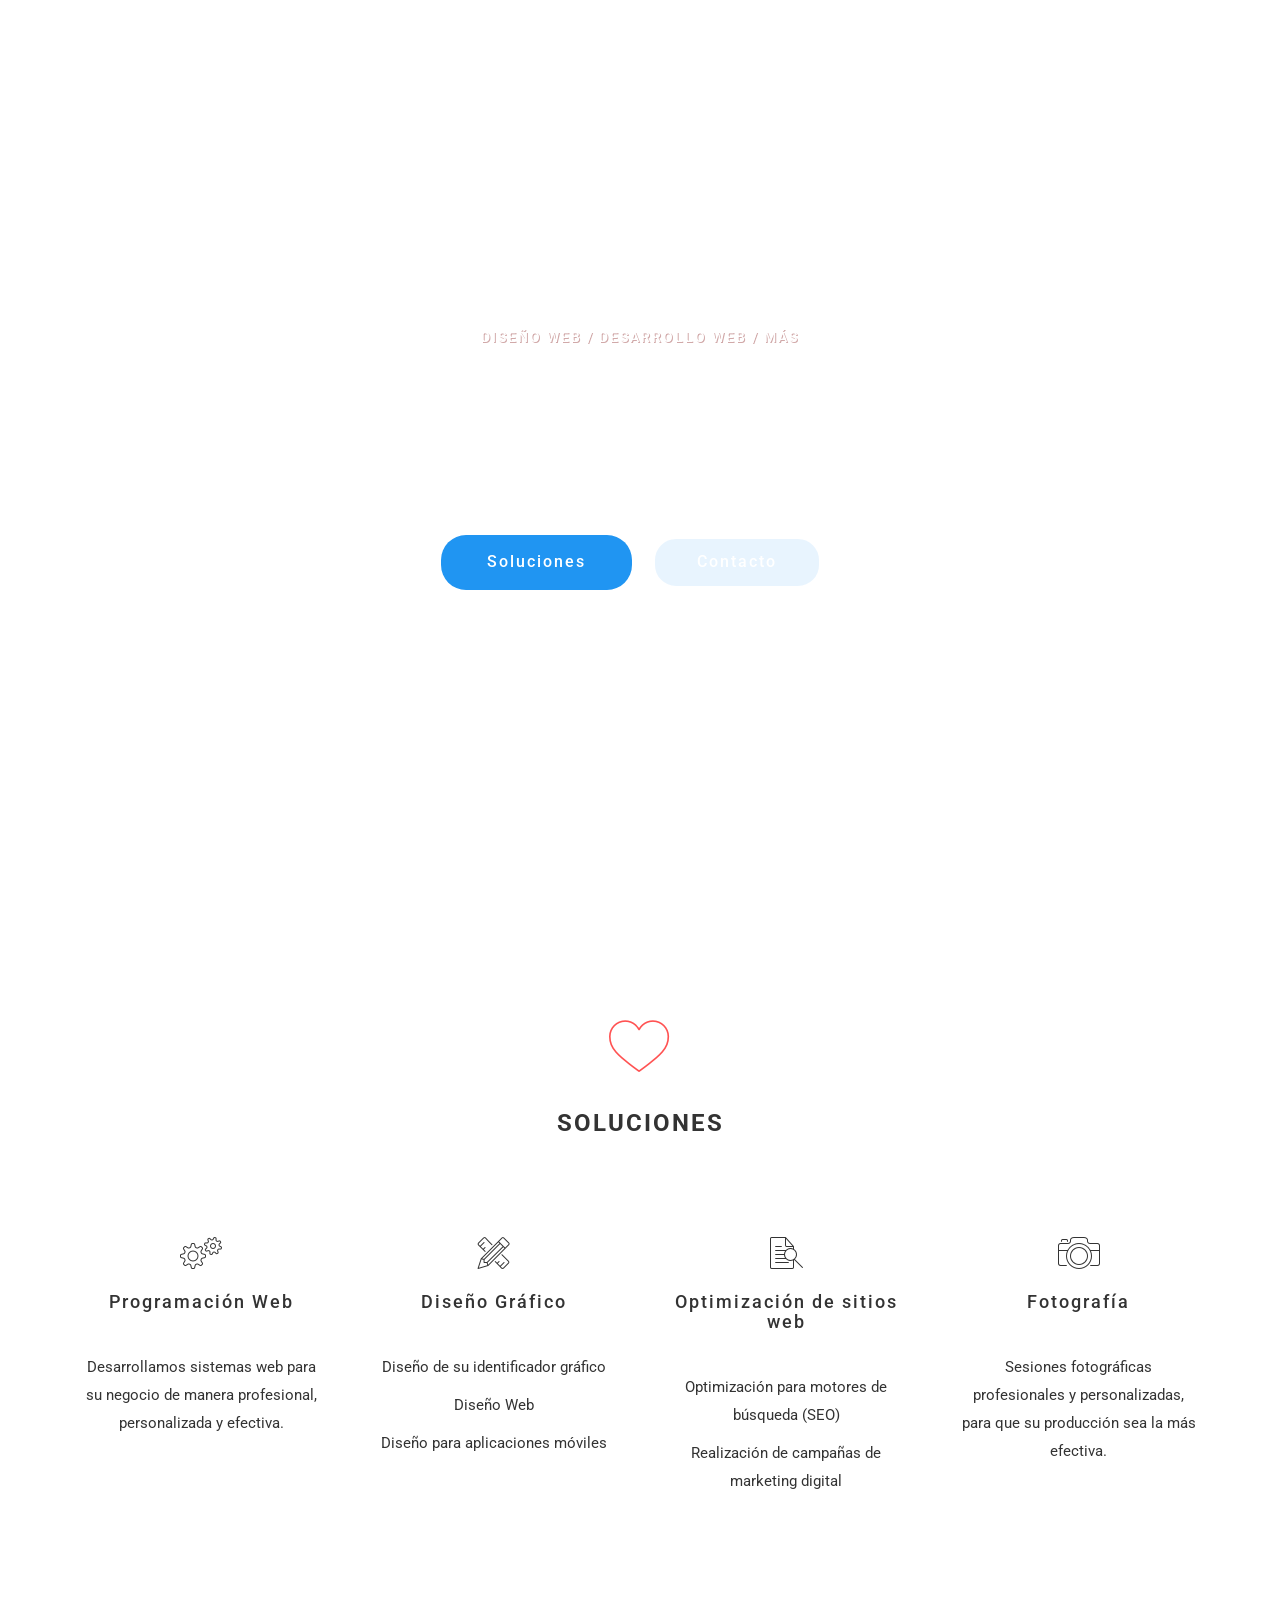
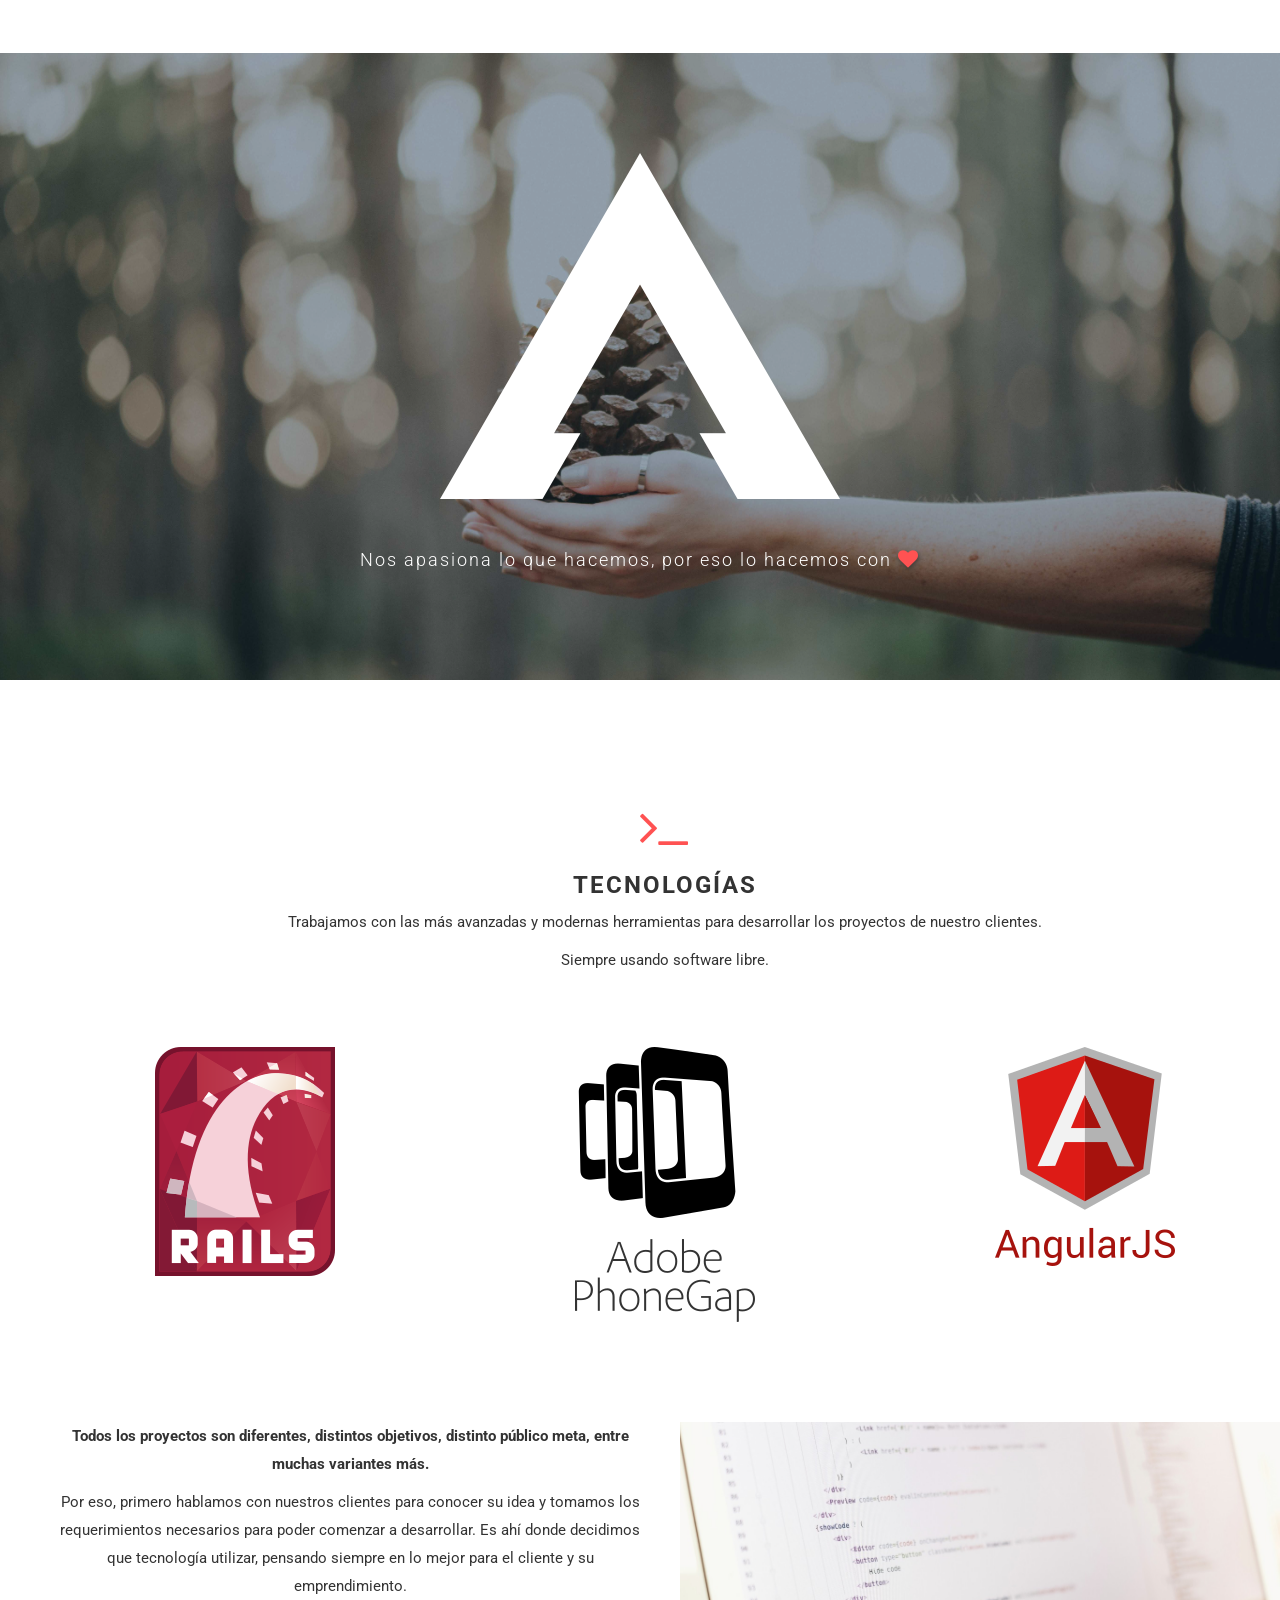
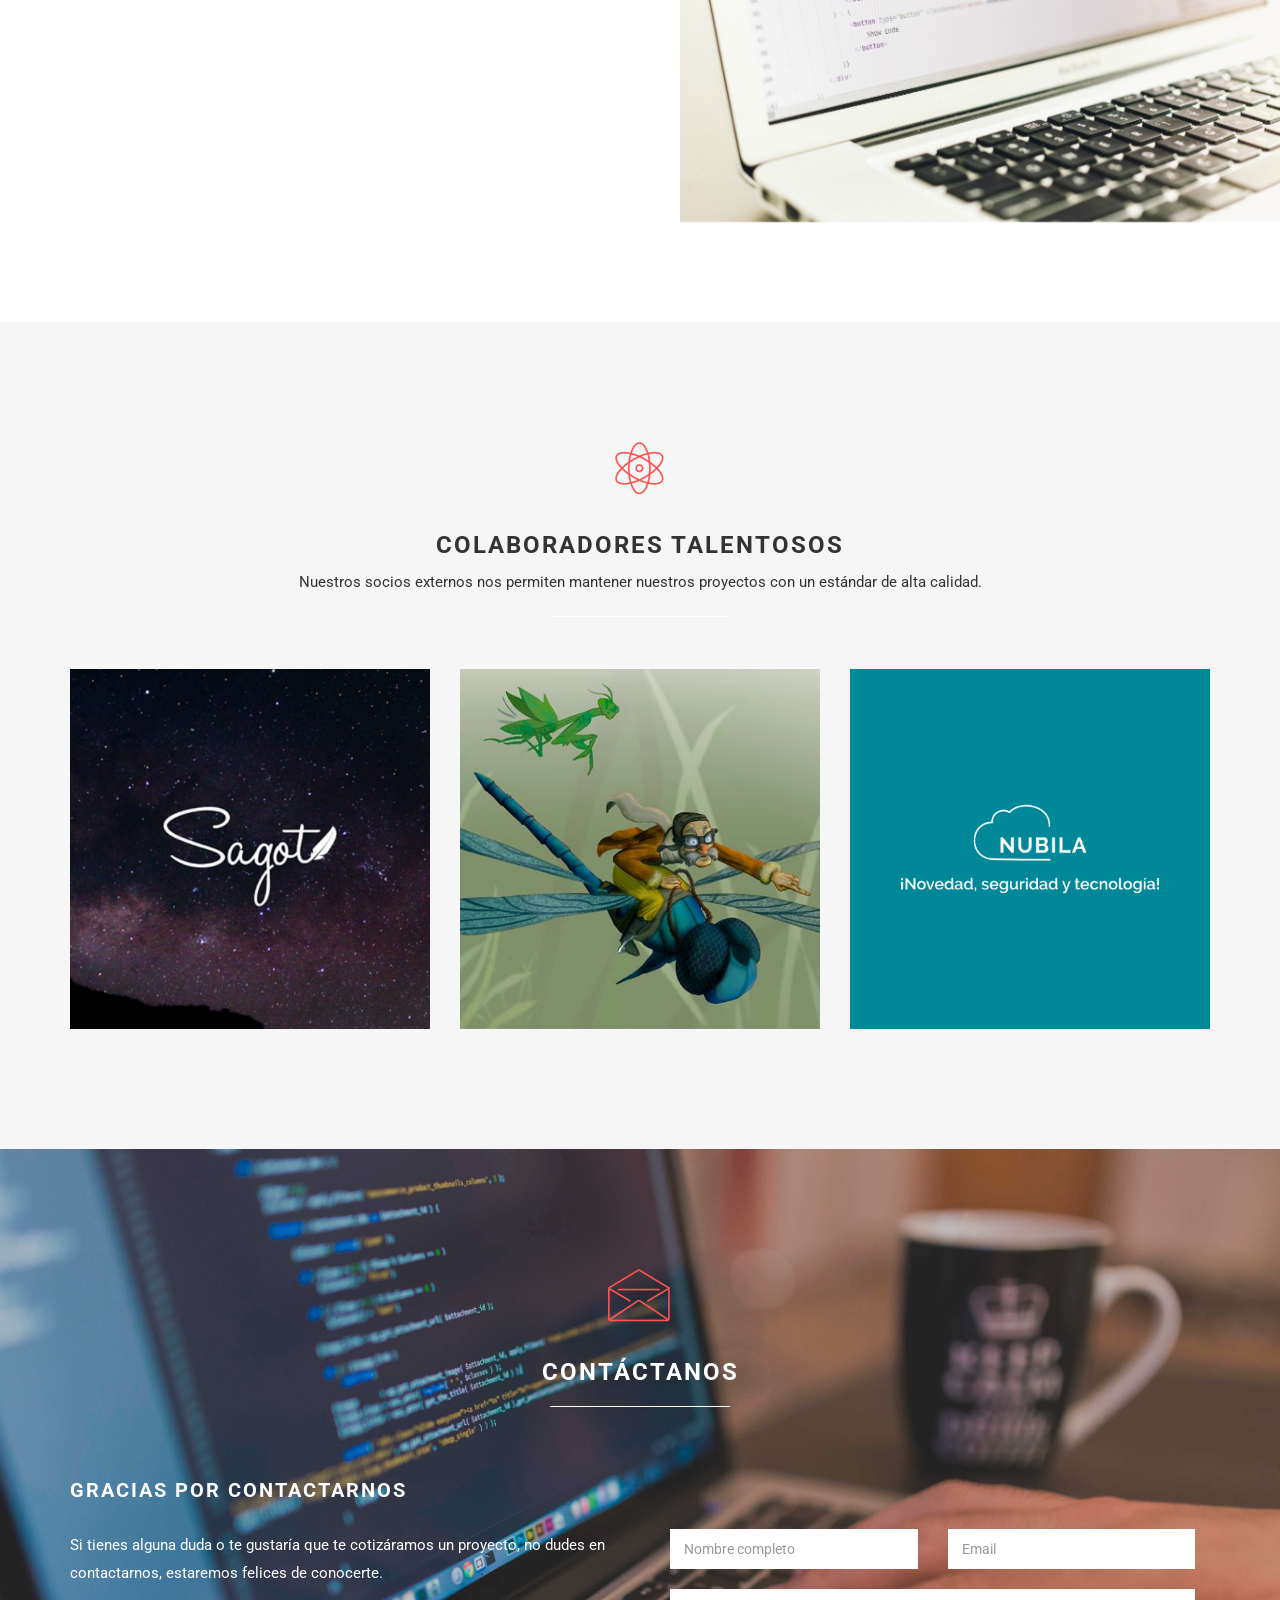
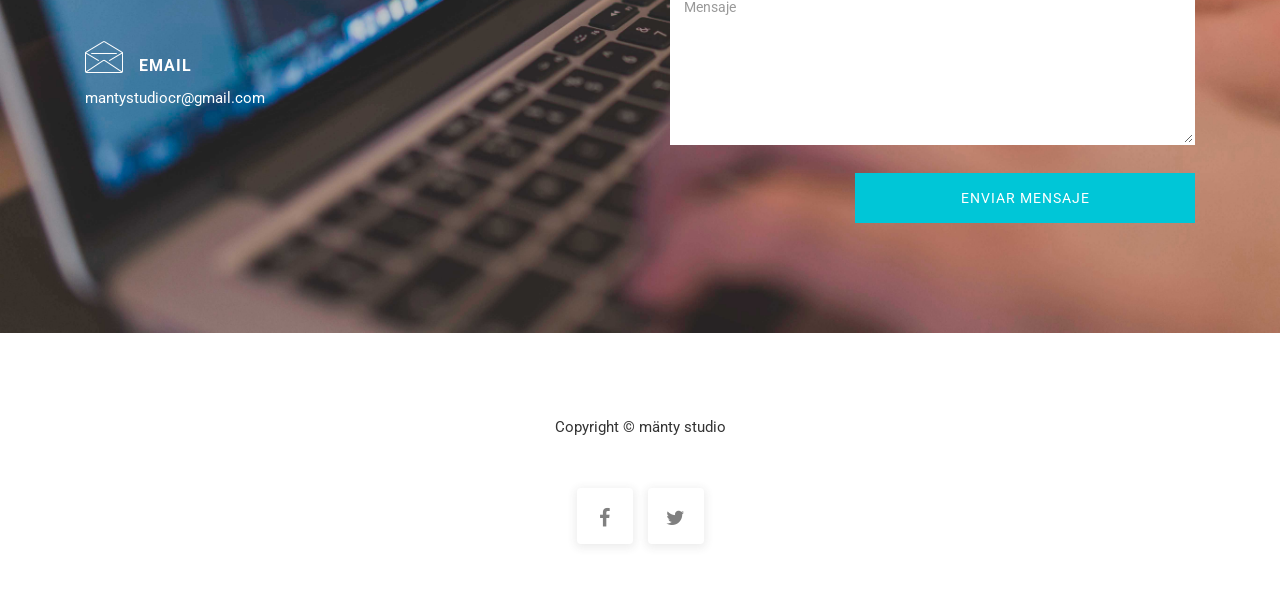
==== commit 5452fb3c: "techs imgs e infor" ====
--- a/index.html
+++ b/index.html
@@ -5,8 +5,8 @@
 	<title>mänty studio | Diseño y Desarrollo Web</title>
 	<meta http-equiv="X-UA-Compatible" content="IE=Edge">
 	<meta name="viewport" content="width=device-width, initial-scale=1">
-	<meta name="keywords" content="">
-	<meta name="description" content="">
+	<meta name="keywords" content="desarrollo web, diseño web, Costa Rica, mänty, páginas web, sistemas web">
+	<meta name="description" content="Empresa especializada en desarrollo de sistemas web, diseño y fotografía. Somos de Costa Rica.">
 
 	<link rel="shortcut icon" href="images/favicon.png" type="image/png">
 
@@ -120,12 +120,26 @@
 					<strong><h1><i class="fa fa-terminal large-icon" aria-hidden="true"></i></h1></strong>
 					<h1 class="heading bold">TECNOLOGÍAS</h1>
 					<p class="text-center">Trabajamos con las más avanzadas y modernas herramientas para desarrollar los proyectos de nuestro clientes.</p>
-					<hr>
-				</div>
-			</div>
+					<p class="text-center">Siempre usando software libre.</p>
+					<hr>
+				</div>
+			</div>
+		</div>
+		<div class="row">
+			<div class="col-sm-12 col-md-4">
+				<img src="images/technologies/rnr.png" class="img-responsive wow fadeInLeft center-block" data-wow-delay="0.2s" alt="ruby on rails" title="Ruby on Rails"><br><br><br><br><br>
+			</div>
+			<div class="col-sm-12 col-md-4">
+				<img src="images/technologies/phonegap.png" class="img-responsive wow fadeInUp center-block" data-wow-delay="0.3s" alt="phonegap" title="Phonegap"><br><br><br><br><br>
+			</div>
+			<div class="col-sm-12 col-md-4">
+				<img src="images/technologies/angularjs.png" class="img-responsive wow fadeInRight center-block" data-wow-delay="0.4s" alt="angularjs" title="AngularJS"><br><br><br><br><br>
+			</div>
+		</div>
+		<div class="row">
 			<div id="infoTech" class="col-md-6 col-xs-12">
-				<strong><p class="text-center wow fadeIn" data-wow-delay="0.2s">Todos los proyectos son diferentes, distintos objetivos, con público meta de distintas edades, géneros, campos, entre otros.</p></strong>
-				<p class="text-center wow fadeIn" data-wow-delay="0.3s">Por eso, primero hablamos con nuestros clientes para conocer su idea y tomamos los requerimientos necesarios para poder comenzar a desarrollar. Es ahí donde decidimos que tecnología utilizar, pensando siempre en lo mejor para el cliente y su emprendimiento.</p>
+				<strong><p class="text-center wow fadeInLeft" data-wow-delay="0.2s">Todos los proyectos son diferentes, distintos objetivos, distinto público meta, entre muchas variantes más.</p></strong>
+				<p class="text-center wow fadeInLeft" data-wow-delay="0.3s">Por eso, primero hablamos con nuestros clientes para conocer su idea y tomamos los requerimientos necesarios para poder comenzar a desarrollar. Es ahí donde decidimos que tecnología utilizar, pensando siempre en lo mejor para el cliente y su emprendimiento.</p>
 				<br><br>
 			</div>			
 			<div class="col-md-6 col-xs-12">
@@ -235,7 +249,7 @@
 					<h3 class="hidden-xs visible-md-*"><i class="icon-envelope medium-icon wow bounceIn" data-wow-delay="0.3s"></i> EMAIL</h3>
 					<h3 class="text-center hidden-sm hidden-md hidden-lg"><i class="icon-envelope medium-icon wow bounceIn" data-wow-delay="0.3s"></i> EMAIL</h3>
 					<p class="hidden-xs visible-md-*">mantystudiocr@gmail.com</p>
-					<p class="text-center hidden-sm hidden-md hidden-lg">hello@company.com</p>
+					<p class="text-center hidden-sm hidden-md hidden-lg">mantystudiocr@gmail.com</p>
 				</div>
 				<div class="col-md-6 col-sm-4">					
 				</div>
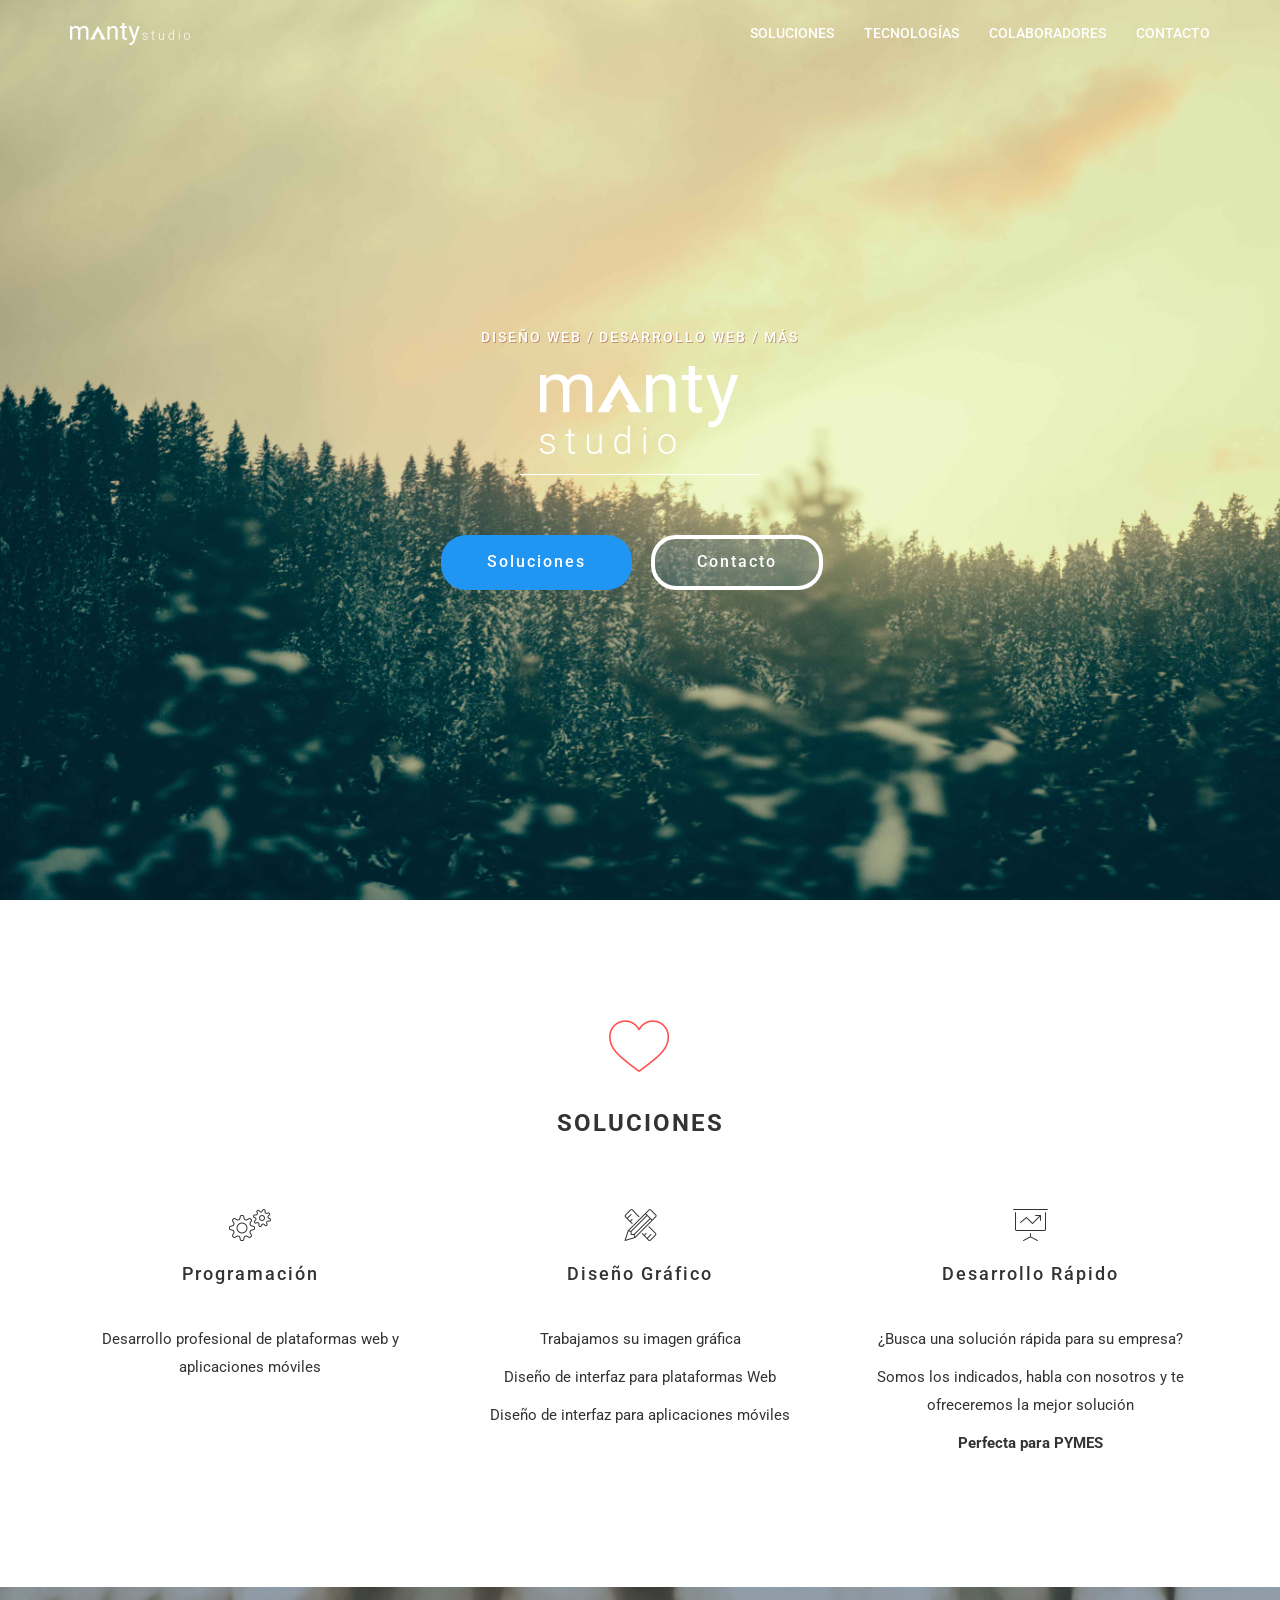
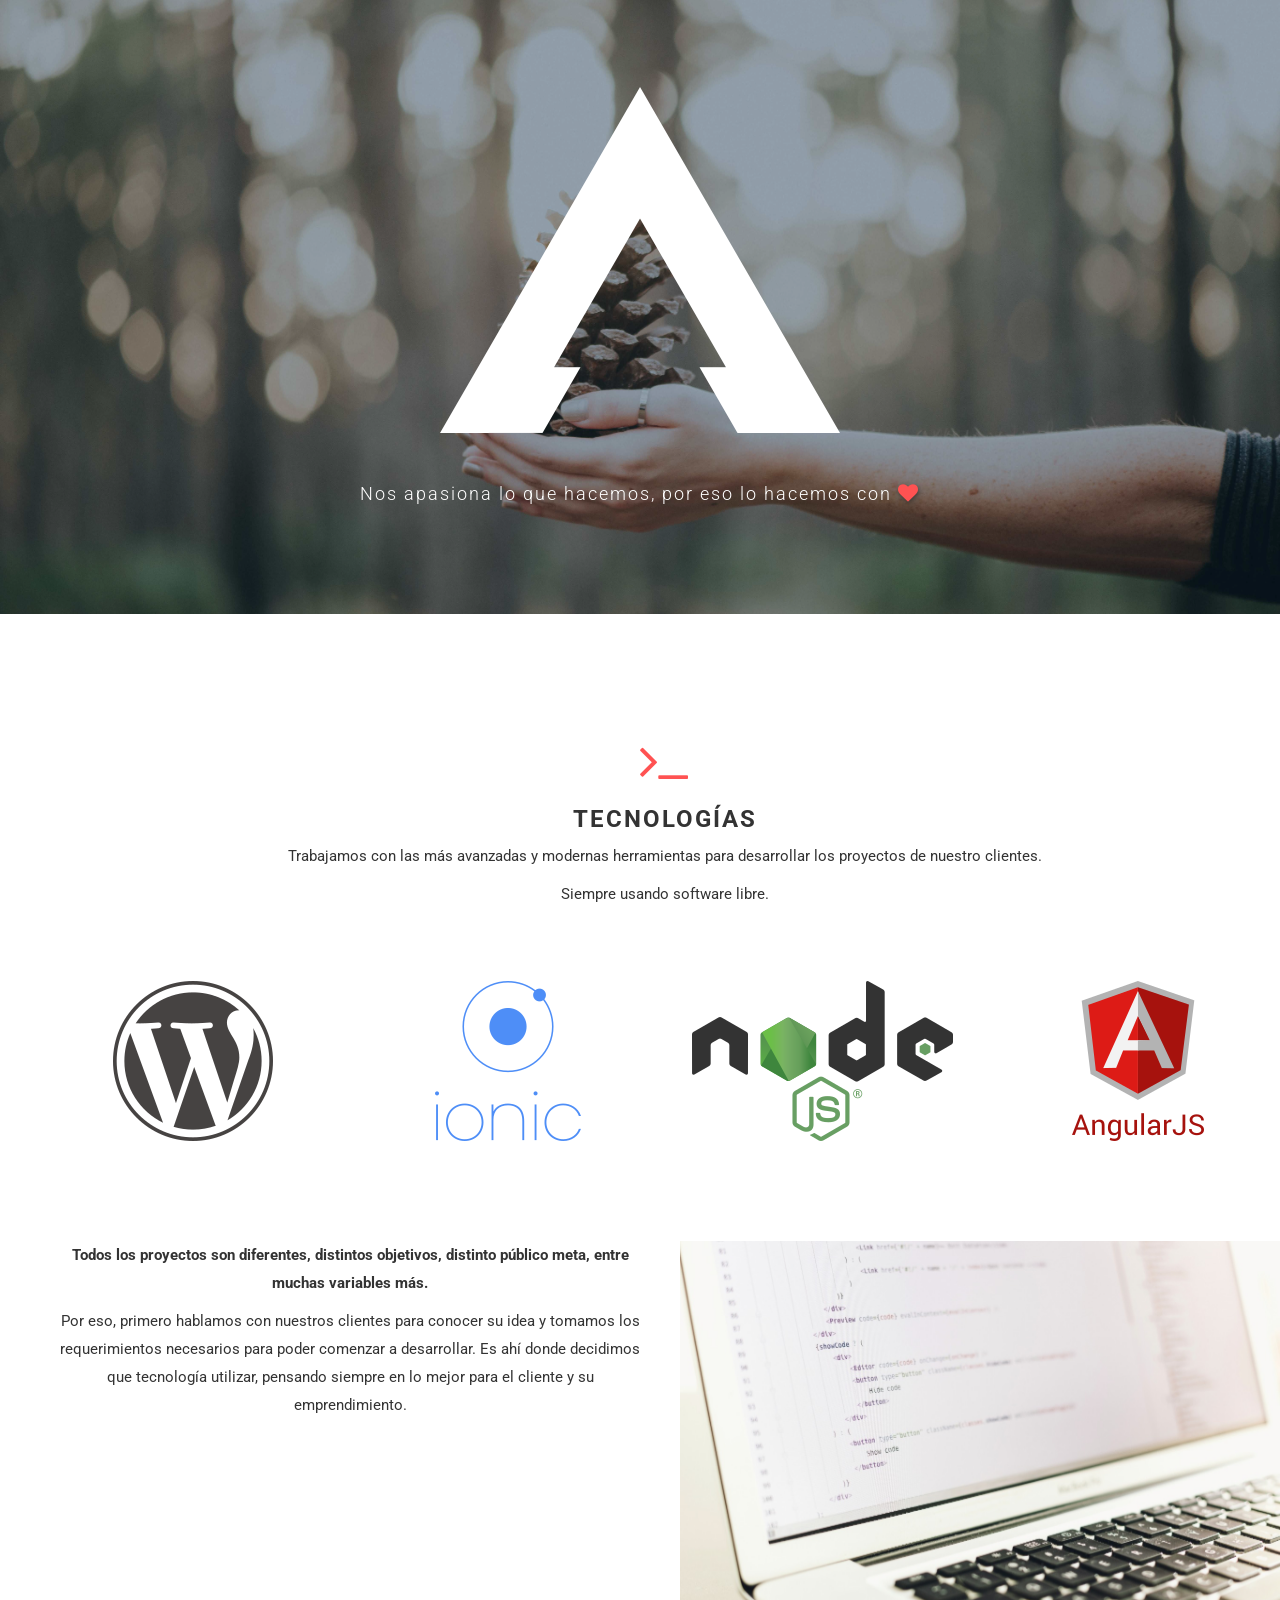
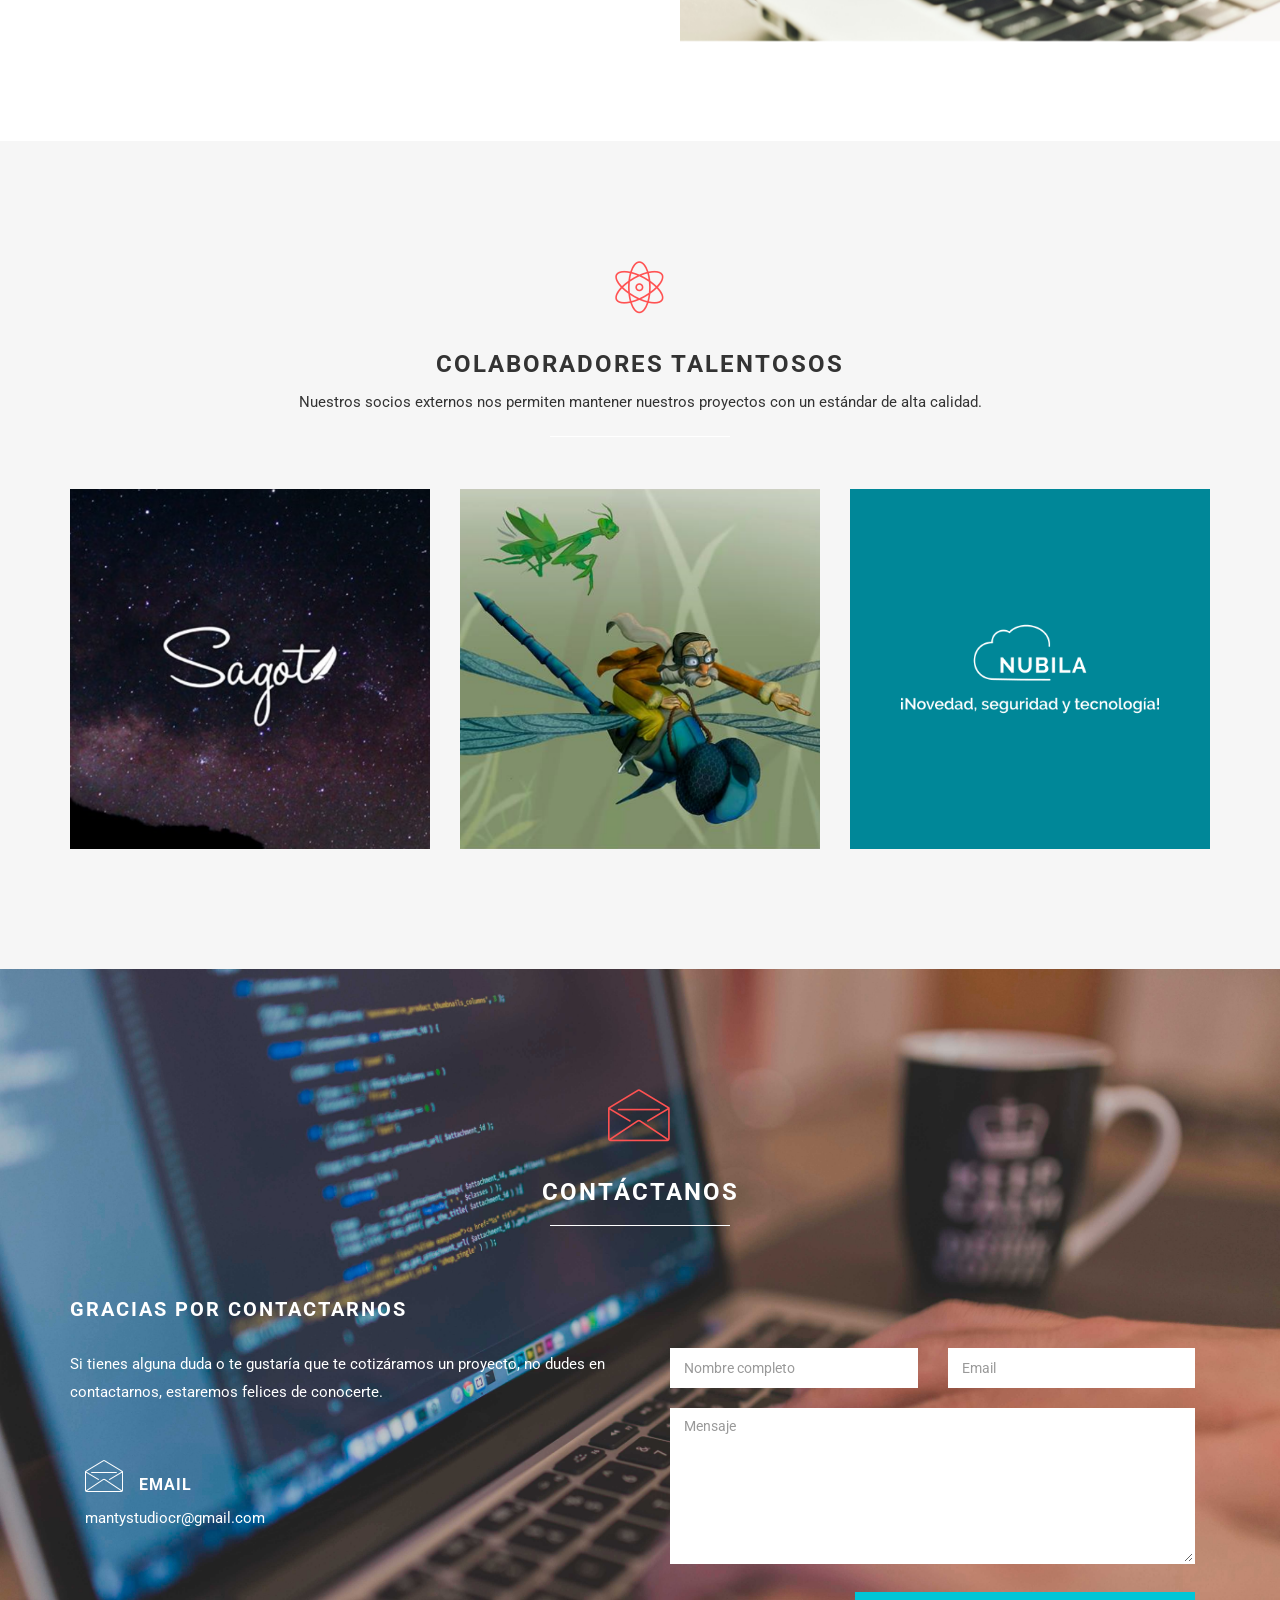
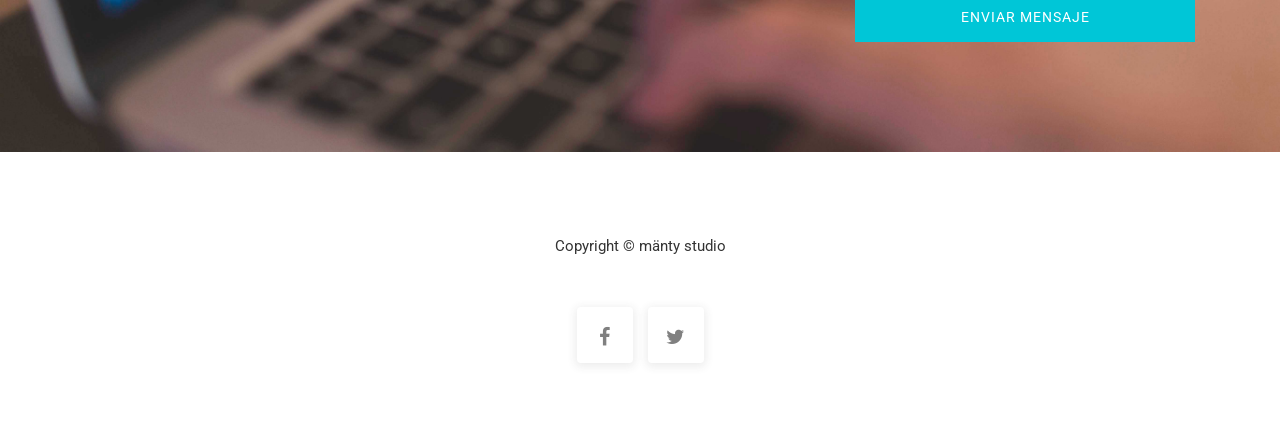
==== commit 3a653759: "fixed scroll error and added new technologies" ====
--- a/index.html
+++ b/index.html
@@ -30,16 +30,16 @@
 				<span class="icon icon-bar"></span>
 				<span class="icon icon-bar"></span>
 			</button>
-			<a href="#home" class="navbar-brand smoothScroll"><img src="images/firma.png" alt="logoManty"></a>
+			<a href="#" id="up" class="navbar-brand"><img src="images/firma.png" alt="logoManty"></a>
 		</div>
 		<div class="collapse navbar-collapse">
 			<ul class="nav navbar-nav navbar-right">
 				<!-- <li><a href="#home" class="smoothScroll">INICIO</a></li> -->
-				<li><a href="#work" class="smoothScroll menuOpt">SOLUCIONES</a></li>				
-				<li><a href="#tech" class="smoothScroll menuOpt">TECNOLOGÍAS</a></li>
-				<li><a href="#team" class="smoothScroll menuOpt">COLABORADORES</a></li>
+				<li><a href="#" id="solutions" class="menuOpt">SOLUCIONES</a></li>				
+				<li><a href="#" id="technologies" class="menuOpt">TECNOLOGÍAS</a></li>
+				<li><a href="#" id="helpers" class="menuOpt">COLABORADORES</a></li>
 				<!-- <li><a href="#studio" class="smoothScroll menuOpt">EQUIPO</a></li> -->
-				<li><a href="#contact" class="smoothScroll menuOpt">CONTACTO</a></li>
+				<li><a href="#" id="message" class="menuOpt">CONTACTO</a></li>
 			</ul>
 		</div>
 	</div>
@@ -53,8 +53,8 @@
 				<h3>DISEÑO WEB / DESARROLLO WEB / MÁS</h3>
 				<h1><img src="images/logo.png" alt="mantyLogoCentral"></h1>
 				<hr>
-				<a href="#work" class="smoothScroll btn btn-danger">Soluciones</a>
-				<a href="#contact" class="smoothScroll btn btn-default">Contacto</a>
+				<a id="solutions2" class="btn btn-danger">Soluciones</a>
+				<a id="message2" class="btn btn-default">Contacto</a>
 			</div>
 		</div>
 	</div>		
@@ -71,33 +71,35 @@
 					<hr>
 				</div>
 			</div>
-			<div class="col-lg-3 col-md-3 col-sm-3 wow fadeInUp" data-wow-delay="0.4s">
+			<div class="col-sm-4 wow fadeInUp" data-wow-delay="0.4s">
 				<i class="icon-gears medium-icon"></i>
-					<h3>Programación Web</h3>
-					<hr>
-					<p>Desarrollamos sistemas web para su negocio de manera profesional, personalizada y efectiva.</p>
-			</div>
-			<div class="col-lg-3 col-md-3 col-sm-3 wow fadeInUp" data-wow-delay="0.6s">
+					<h3>Programación</h3>
+					<hr>
+					<p>Desarrollo profesional de plataformas web y aplicaciones móviles</p>
+					
+			</div>
+			<div class="col-sm-4 wow fadeInUp" data-wow-delay="0.6s">
 				<i class="icon-tools medium-icon"></i>
 					<h3>Diseño Gráfico</h3>
 					<hr>
-					<p>Diseño de su identificador gráfico</p>
-					<p>Diseño Web</p>
-					<p>Diseño para aplicaciones móviles</p>					
-			</div>
-			<div class="col-lg-3 col-md-3 col-sm-3 wow fadeInUp" data-wow-delay="0.8s">
-				<i class="icon-search medium-icon"></i>
-					<h3>Optimización de sitios web</h3>
-					<hr>
-					<p>Optimización para motores de búsqueda (SEO)</p>
-					<p>Realización de campañas de marketing digital</p>
-			</div>
-			<div class="col-lg-3 col-md-3 col-sm-3 wow fadeInUp" data-wow-delay="0.9s">
+					<p>Trabajamos su imagen gráfica</p>
+					<p>Diseño de interfaz para plataformas Web</p>
+					<p>Diseño de interfaz para aplicaciones móviles</p>					
+			</div>
+			<div class="col-sm-4 wow fadeInUp" data-wow-delay="0.8s">
+				<i class="icon-presentation medium-icon"></i>
+					<h3>Desarrollo Rápido</h3>
+					<hr>
+					<p>¿Busca una solución rápida para su empresa?</p>
+					<p>Somos los indicados, habla con nosotros y te ofreceremos la mejor solución</p>
+					<p><b>Perfecta para PYMES</b></p>
+			</div>
+			<!--<div class="col-lg-3 col-md-3 col-sm-3 wow fadeInUp" data-wow-delay="0.9s">
 				<i class="icon-camera medium-icon"></i>
 					<h3>Fotografía</h3>
 					<hr>
 					<p>Sesiones fotográficas profesionales y personalizadas, para que su producción sea la más efectiva.</p>
-			</div>
+			</div>-->
 		</div>
 	</div>
 </section>
@@ -126,19 +128,22 @@
 			</div>
 		</div>
 		<div class="row">
-			<div class="col-sm-12 col-md-4">
-				<img src="images/technologies/rnr.png" class="img-responsive wow fadeInLeft center-block" data-wow-delay="0.2s" alt="ruby on rails" title="Ruby on Rails"><br><br><br><br><br>
-			</div>
-			<div class="col-sm-12 col-md-4">
-				<img src="images/technologies/phonegap.png" class="img-responsive wow fadeInUp center-block" data-wow-delay="0.3s" alt="phonegap" title="Phonegap"><br><br><br><br><br>
-			</div>
-			<div class="col-sm-12 col-md-4">
+			<div class="col-sm-12 col-md-3">
+				<img src="images/technologies/wordpress.png" class="img-responsive wow fadeInLeft center-block" data-wow-delay="0.2s" alt="Wordpress" title="Wordpress"><br><br><br><br><br>
+			</div>
+			<div class="col-sm-12 col-md-3">
+				<img src="images/technologies/ionic.png" class="img-responsive wow fadeInUp center-block" data-wow-delay="0.3s" alt="ionic" title="Ionic"><br><br><br><br><br>
+			</div>
+			<div class="col-sm-12 col-md-3">
+				<img src="images/technologies/nodejs.png" class="img-responsive wow fadeInUp center-block" data-wow-delay="0.3s" alt="nodejs" title="NodeJS"><br><br><br><br><br>
+			</div>
+			<div class="col-sm-12 col-md-3">
 				<img src="images/technologies/angularjs.png" class="img-responsive wow fadeInRight center-block" data-wow-delay="0.4s" alt="angularjs" title="AngularJS"><br><br><br><br><br>
 			</div>
 		</div>
 		<div class="row">
 			<div id="infoTech" class="col-md-6 col-xs-12">
-				<strong><p class="text-center wow fadeInLeft" data-wow-delay="0.2s">Todos los proyectos son diferentes, distintos objetivos, distinto público meta, entre muchas variantes más.</p></strong>
+				<strong><p class="text-center wow fadeInLeft" data-wow-delay="0.2s">Todos los proyectos son diferentes, distintos objetivos, distinto público meta, entre muchas variables más.</p></strong>
 				<p class="text-center wow fadeInLeft" data-wow-delay="0.3s">Por eso, primero hablamos con nuestros clientes para conocer su idea y tomamos los requerimientos necesarios para poder comenzar a desarrollar. Es ahí donde decidimos que tecnología utilizar, pensando siempre en lo mejor para el cliente y su emprendimiento.</p>
 				<br><br>
 			</div>			
@@ -299,9 +304,8 @@
 </footer>
 
 
-<script src="js/jquery.js"></script>
+<script src="js/jquery-3.2.1.min.js"></script>
 <script src="js/bootstrap.min.js"></script>
-<script src="js/smoothscroll.js"></script>
 <script src="js/isotope.js"></script>
 <script src="js/imagesloaded.min.js"></script>
 <script src="js/nivo-lightbox.min.js"></script>
--- a/css/style.css
+++ b/css/style.css
@@ -113,6 +113,9 @@
 .custom-navbar .nav li.active > .menuOpt {
       background: #fff;
       color: #2095f2;
+}
+.custom-navbar .nav li.active > .menuOpt:hover {
+  cursor: pointer!important;
 }
 .custom-navbar .navbar-toggle {
         border: none;
